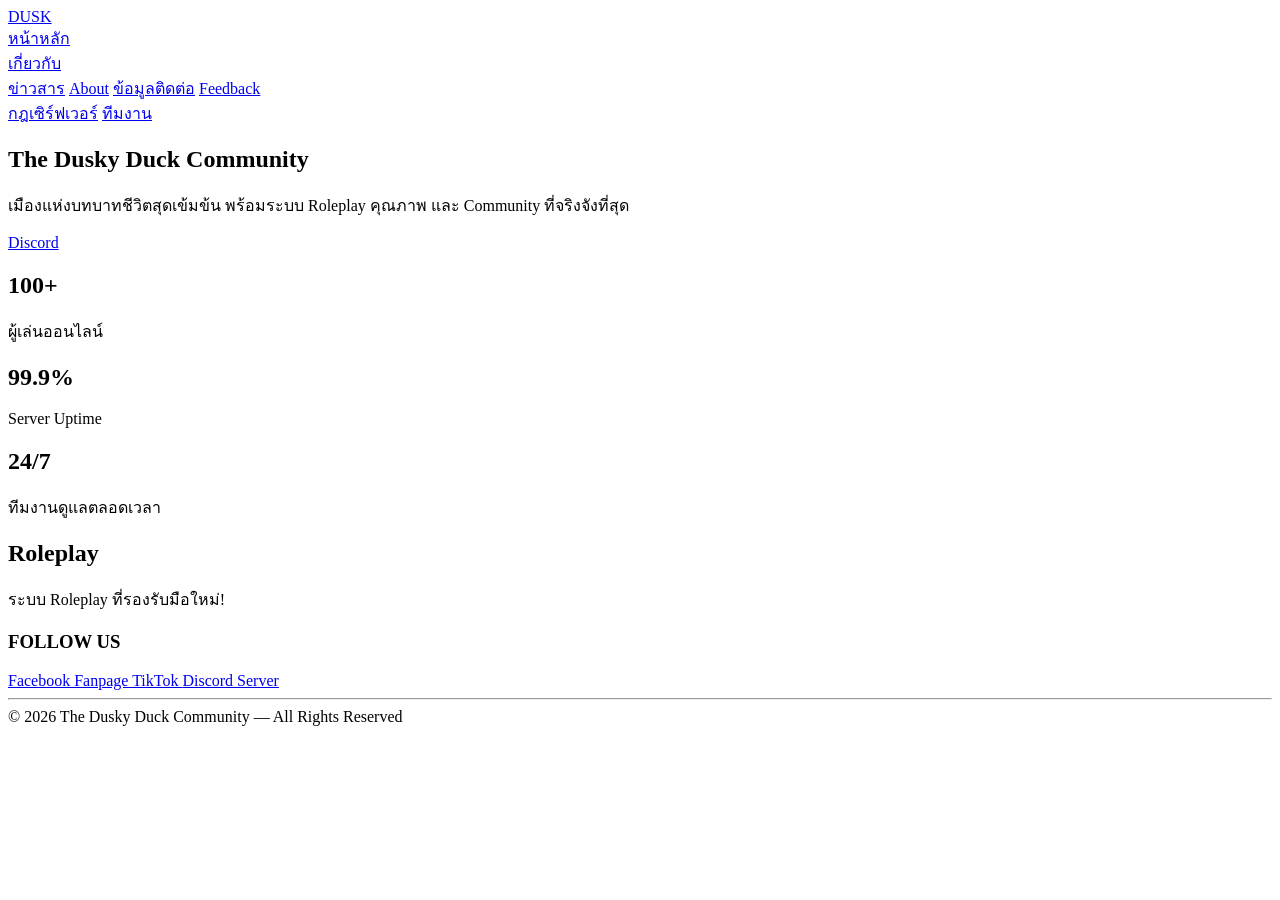
==== index.html @ 98789b94 "dusk" ====
<!DOCTYPE html>
<html lang="th">
<head>
  <link rel="stylesheet" href="css/style.css">
  <meta charset="UTF-8">
  <meta name="viewport" content="width=device-width, initial-scale=1.0">
  <title>DUSK</title>
</head>
<body>

  <!-- NAVBAR -->

<nav class="navbar">
  <div class="logo">
    <a href="index.html">DUSK</a>
  </div>

  <div class="menu">
    <a href="index.html">หน้าหลัก</a>

    <div class="dropdown">
      <a href="javascript:void(0);" class="dropdown-trigger">เกี่ยวกับ</a>
      <div class="dropdown-menu">
        <a href="new.html">ข่าวสาร</a>
        <a href="about.html">About</a>
        <a href="contact.html">ข้อมูลติดต่อ</a>
        <a href="feedback.html">Feedback</a>
      </div>
    </div>

    <a href="https://docs.google.com/spreadsheets/d/1b8XUzjg0LRW1eghqyFfw-edwqzgakyKf_25sZq3WD0U/edit?usp=sharing" target="_blank">กฎเซิร์ฟเวอร์</a>
    <a href="team.html">ทีมงาน</a>
  </div>

  <div class="login-zone" style="z-index: 10;">
    </div>
</nav>
  <!-- HERO -->
<section class="hero">
  <div class="hero-content">
    <h1>The Dusky <span class="accent-text">Duck</span> Community</h1>
    <p>เมืองแห่งบทบาทชีวิตสุดเข้มข้น พร้อมระบบ Roleplay คุณภาพ และ Community ที่จริงจังที่สุด</p>
  
  <a href="https://discord.gg/CHJv92x4Cu" target="_blank" class="btn btn-discord">Discord</a>
</div>
    </div>
  </div>
</section> <section class="stats-section">
  <div class="stats-container">
    
    <div class="glow-card">
      <h1 class="card-title">100+</h1>
      <p class="card-desc">ผู้เล่นออนไลน์</p>
    </div>

    <div class="glow-card">
      <h1 class="card-title">99.9%</h1>
      <p class="card-desc">Server Uptime</p>
    </div>

    <div class="glow-card">
      <h1 class="card-title">24/7</h1>
      <p class="card-desc">ทีมงานดูแลตลอดเวลา</p>
    </div>

    <div class="glow-card">
      <h1 class="card-title accent-purple">Roleplay</h1>
      <p class="card-desc">ระบบ Roleplay ที่รองรับมือใหม่!</p>
    </div>

  </div>
</section>
  <!-- FOOTER -->

<footer>
    <div class="footer-container">
      
      <div class="footer-socials">
        <h3>FOLLOW US</h3>
        <div class="social-links">
          <a href="https://www.facebook.com/share/18hBKsR55V/" target="_blank" class="social-item fb">
            Facebook Fanpage
          </a>
          <a href="https://www.tiktok.com/@verdanazero" target="_blank" class="social-item tt">
            TikTok
          </a>
          <a href="https://discord.gg/CHJv92x4Cu" target="_blank" class="social-item dc">
            Discord Server
          </a>
        </div>
      </div>

      <hr class="footer-divider">

      <div class="footer-copyright">
        © 2026 The Dusky Duck Community — All Rights Reserved
      </div>
    </div>
  </footer>

<script>
  document.addEventListener('DOMContentLoaded', function() {
    const trigger = document.querySelector('.dropdown-trigger');
    const menu = document.querySelector('.dropdown-menu');

    if (trigger && menu) {
      // 1. เมื่อคลิกที่คำว่า "เกี่ยวกับ" ให้เปิด/ปิด เมนูสลับกัน
      trigger.addEventListener('click', function(e) {
        e.stopPropagation(); // กันไม่ให้คำสั่งหลุดไปโดนจุดอื่น
        menu.classList.toggle('show');
      });

      // 2. ถ้าเมนูกางอยู่ แล้วเผลอไปคลิกพื้นที่อื่นบนหน้าเว็บ ให้หุบเก็บอัตโนมัติ (ไม่เกะกะสายตา)
      document.addEventListener('click', function() {
        if (menu.classList.contains('show')) {
          menu.classList.remove('show');
        }
      });
    }
  });
</script>
</body>
</html>
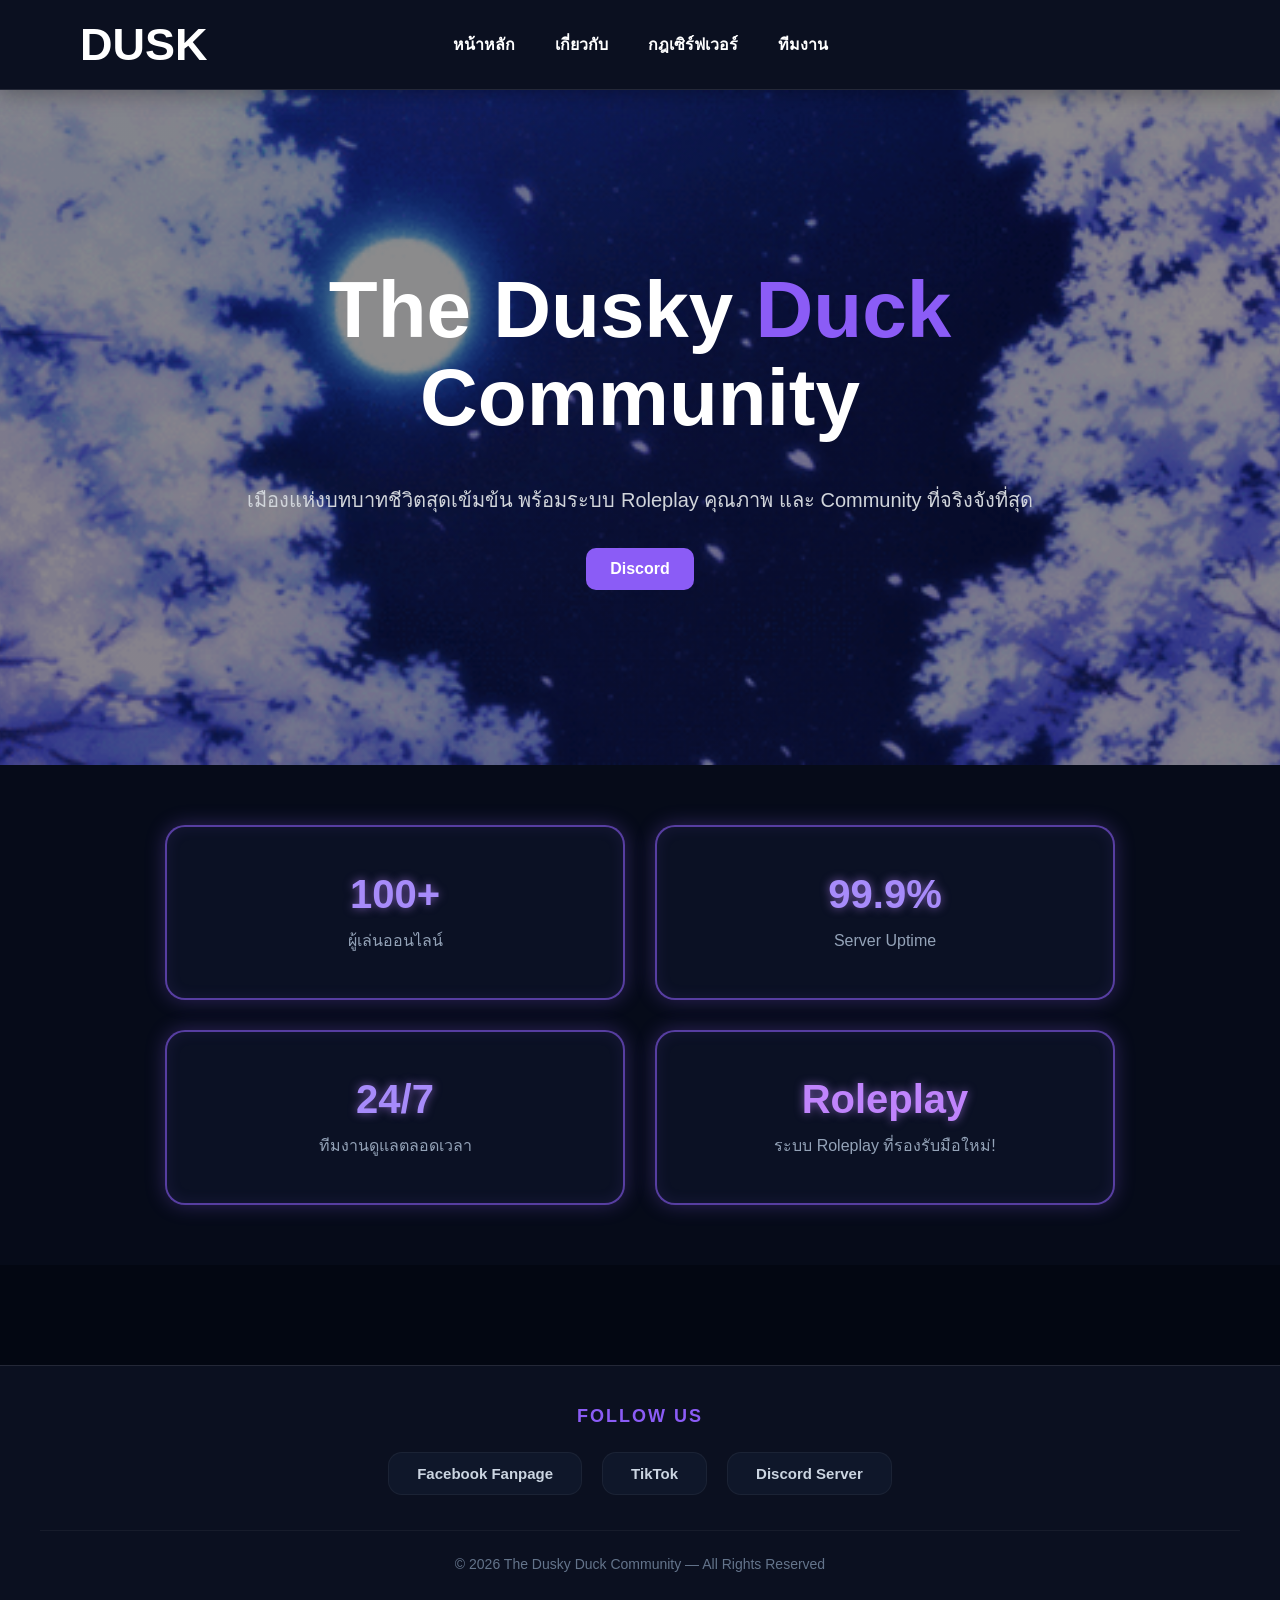
==== commit 3f50554b: "Add files via upload" ====
--- a/index.html
+++ b/index.html
@@ -1,7 +1,7 @@
 <!DOCTYPE html>
 <html lang="th">
 <head>
-  <link rel="stylesheet" href="css/style.css">
+  <link rel="stylesheet" href="css/style.css?v=2">
   <meta charset="UTF-8">
   <meta name="viewport" content="width=device-width, initial-scale=1.0">
   <title>DUSK</title>
--- a/css/style.css
+++ b/css/style.css
@@ -0,0 +1,1883 @@
+  <style>
+       *{
+      margin:0;
+      padding:0;
+      box-sizing:border-box;
+      font-family:Arial, Helvetica, sans-serif;
+    }
+
+    body{
+      background:#070b16;
+      color:white;
+    }
+
+    /* NAVBAR */
+/* NAVBAR ตัวหลักคุมความกว้าง */
+/* ==========================================================================
+   🎯 NAVBAR STYLE - ปรับปรุงใหม่เพื่อความกึ่งกลางและลูกเล่นที่สมบูรณ์
+   ========================================================================== */
+
+nav, .navbar {
+    width: 100%;
+    padding: 20px 80px;
+    display: flex;
+    justify-content: space-between; /* แยกฝั่งโลโก้ซ้าย และปุ่มล็อกอินขวา */
+    align-items: center;
+    background-color: #0b1020;
+    border-bottom: 1px solid rgba(255, 255, 255, 0.1);
+    position: relative; /* 📌 จำเป็น: เพื่อใช้เป็นฐานอ้างอิงความกึ่งกลางของหน้าจอ */
+    box-shadow: 0 4px 20px rgba(0, 0, 0, 0.3); /* ลูกเล่นเงาด้านล่างเมนู */
+}
+
+/* ตั้งค่ากล่องโลโก้ DUSK */
+.logo {
+    font-size: 28px;
+    font-weight: bold;
+    z-index: 10; /* ดันให้อยู่เหนือ absolute เสมอ */
+}
+
+/* 🎯 ลูกเล่นโลโก้: คลิกได้และขยายตัวเล็กน้อยเวลาเมาส์ชี้ */
+.logo a {
+    text-decoration: none; 
+    color: #fff; /* สีขาวเริ่มต้น */
+    transition: all 0.3s ease;
+    display: inline-block;
+}
+
+.logo a:hover {
+    color: #a155ff; /* เปลี่ยนเป็นสีม่วงประจำแบรนด์เมื่อชี้ */
+    transform: scale(1.05); /* ขยายตัว 5% เพิ่มมิติ */
+}
+
+/* 🎯 จัดการกล่องเมนูให้อยู่จุดกึ่งกลางของหน้าจอคอมพิวเตอร์เป๊ะ ๆ 100% */
+.menu {
+    display: flex;
+    gap: 30px;          /* ระยะห่างที่พอดีระหว่างปุ่ม */
+    position: absolute; /* ยกตัวลอยจากระนาบปกติ */
+    left: 50%;          /* ดันมาตรงกลางหน้าจอ */
+    transform: translateX(-50%); /* ดึงสมดุลซ้าย-ขวาให้เซ็นเตอร์ */
+    align-items: center;
+}
+
+/* ลูกเล่นปุ่มลิงก์เมนูหลัก */
+.menu a {
+    text-decoration: none;
+    color: #ffffff;
+    font-size: 16px;
+    font-weight: 500;
+    transition: all 0.3s ease;
+    position: relative;
+}
+
+/* 🎯 เอฟเฟกต์ขีดเส้นใต้เรืองแสงวิ่งตามเมาส์ชี้ (Hover Effect) */
+.menu a::after {
+    content: '';
+    position: absolute;
+    width: 0;
+    height: 2px;
+    bottom: -5px;
+    left: 0;
+    background-color: #a155ff; /* เส้นใต้สีม่วง */
+    transition: width 0.3s ease;
+    box-shadow: 0 0 8px #a155ff; /* เส้นเรืองแสง */
+}
+
+.menu a:hover::after {
+    width: 100%; /* วิ่งยาวเต็มคำ */
+}
+
+/* แยกสไตล์ข้อความใน Dropdown ไม่ให้ชนกัน */
+.dropdown {
+    position: relative;
+    display: inline-block;
+}
+
+/* 🎯 สั่งให้กล่องเมนูลิงก์ทั้งหมดล็อกตำแหน่งกึ่งกลางหน้าจอแบบ 100% */
+.menu {
+    display: flex;
+    gap: 20px;          /* ระยะห่างระหว่างตัวอักษรเมนู */
+    position: absolute; /* ยกตัวลอยขึ้นมาล็อกตำแหน่ง */
+    left: 50%;          /* ดันมาเริ่มที่ครึ่งหนึ่งของหน้าจอ */
+    transform: translateX(-50%); /* ดึงตัวกลับมาทางซ้ายครึ่งหนึ่งเพื่อให้กึ่งกลางเป๊ะ */
+}
+
+    .logo{
+      font-size:28px;
+      font-weight:bold;
+      color:#8b5cf6;
+    }
+
+    .menu{
+      display:flex;
+      gap:30px;
+    }
+
+    .menu a{
+      text-decoration:none;
+      color:white;
+      transition:0.3s;
+    }
+
+    .menu a:hover{
+      color:#8b5cf6;
+    }
+
+    .btn{
+      padding:12px 24px;
+      background:#8b5cf6;
+      border:none;
+      border-radius:10px;
+      color:white;
+      text-decoration:none;
+      font-weight:bold;
+    }
+
+    /* HERO */
+
+    .hero{
+      width:100%;
+      padding:120px 80px;
+      text-align:center;
+      background:
+      linear-gradient(rgba(0,0,0,0.6), rgba(0,0,0,0.7)),
+      url('https://images.unsplash.com/photo-1542751110-97427bbecf20?q=80&w=2070&auto=format&fit=crop');
+      background-size:cover;
+      background-position:center;
+    }
+
+    .hero h1{
+      font-size:70px;
+      margin-bottom:20px;
+    }
+
+    .hero span{
+      color:#8b5cf6;
+    }
+
+    .hero p{
+      color:#cbd5e1;
+      font-size:20px;
+      max-width:800px;
+      margin:auto;
+      line-height:1.8;
+    }
+
+    /* CONTENT */
+
+    .container{
+      padding:80px;
+    }
+
+    .box{
+      background:#0f172a;
+      padding:40px;
+      border-radius:25px;
+      margin-bottom:30px;
+      border:1px solid rgba(255,255,255,0.05);
+    }
+
+    .box h2{
+      color:#8b5cf6;
+      margin-bottom:20px;
+      font-size:35px;
+    }
+
+    .box p{
+      color:#94a3b8;
+      line-height:1.9;
+      font-size:17px;
+    }
+
+    /* STATS */
+
+    .stats{
+      display:grid;
+      grid-template-columns:repeat(3,1fr);
+      gap:25px;
+      margin-top:50px;
+    }
+
+    .card{
+      background:#0f172a;
+      padding:35px;
+      border-radius:25px;
+      text-align:center;
+      border:1px solid rgba(255,255,255,0.05);
+      transition:0.3s;
+    }
+
+    .card:hover{
+      transform:translateY(-5px);
+      border-color:#8b5cf6;
+    }
+
+    .card h1{
+      color:#8b5cf6;
+      font-size:45px;
+      margin-bottom:10px;
+    }
+
+    .card p{
+      color:#94a3b8;
+    }
+
+    /* FOOTER */
+
+    footer{
+      padding:40px;
+      text-align:center;
+      border-top:1px solid rgba(255,255,255,0.08);
+      color:#64748b;
+      margin-top:50px;
+    }
+
+    /* MOBILE */
+
+    @media(max-width:1000px){
+
+      nav{
+        padding:20px;
+        flex-direction:column;
+        gap:20px;
+      }
+
+      .hero{
+        padding:80px 20px;
+      }
+
+      .hero h1{
+        font-size:45px;
+      }
+
+      .container{
+        padding:20px;
+      }
+
+      .stats{
+        grid-template-columns:1fr;
+      }
+
+    }
+    *{
+      margin:0;
+      padding:0;
+      box-sizing:border-box;
+      font-family:Arial, Helvetica, sans-serif;
+    }
+
+    body{
+      background:#070b16;
+      color:white;
+    }
+
+    /* NAVBAR */
+
+    nav{
+      width:100%;
+      padding:20px 80px;
+      display:flex;
+      justify-content:space-between;
+      align-items:center;
+      background:#0b1020;
+      border-bottom:1px solid rgba(255,255,255,0.1);
+    }
+
+    .logo{
+      font-size:28px;
+      font-weight:bold;
+      color:#8b5cf6;
+    }
+
+    .menu{
+      display:flex;
+      gap:30px;
+    }
+
+    .menu a{
+      text-decoration:none;
+      color:white;
+      transition:0.3s;
+    }
+
+    .menu a:hover{
+      color:#8b5cf6;
+    }
+
+    .btn{
+      padding:12px 24px;
+      background:#8b5cf6;
+      border:none;
+      border-radius:10px;
+      color:white;
+      cursor:pointer;
+      text-decoration:none;
+      font-weight:bold;
+    }
+
+    /* HEADER */
+
+    .header{
+      padding:100px 80px 50px;
+      text-align:center;
+    }
+
+    .header h1{
+      font-size:60px;
+      margin-bottom:20px;
+    }
+
+    .header p{
+      color:#94a3b8;
+      font-size:18px;
+    }
+
+    /* TEAM */
+
+    .team-container{
+      padding:40px 80px 100px;
+      display:grid;
+      grid-template-columns:repeat(4,1fr);
+      gap:25px;
+    }
+
+    .team-card{
+      background:#0f172a;
+      border-radius:25px;
+      padding:30px;
+      text-align:center;
+      border:1px solid rgba(255,255,255,0.05);
+      transition:0.3s;
+    }
+
+    .team-card:hover{
+      transform:translateY(-8px);
+      border-color:#8b5cf6;
+      box-shadow:0 0 20px rgba(139,92,246,0.3);
+    }
+
+    .team-card img{
+      width:120px;
+      height:120px;
+      border-radius:20px;
+      margin-bottom:20px;
+      object-fit:cover;
+      border:3px solid #8b5cf6;
+    }
+
+    .team-card h2{
+      margin-bottom:10px;
+    }
+
+    .role{
+      color:#8b5cf6;
+      margin-bottom:15px;
+      font-weight:bold;
+    }
+
+    .desc{
+      color:#94a3b8;
+      line-height:1.6;
+      font-size:14px;
+    }
+
+    /* FOOTER */
+
+    footer{
+      padding:40px;
+      text-align:center;
+      border-top:1px solid rgba(255,255,255,0.08);
+      color:#64748b;
+    }
+
+    /* MOBILE */
+
+    @media(max-width:1000px){
+
+      nav{
+        padding:20px;
+        flex-direction:column;
+        gap:20px;
+      }
+
+      .header{
+        padding:80px 20px 40px;
+      }
+
+      .header h1{
+        font-size:45px;
+      }
+
+      .team-container{
+        padding:20px;
+        grid-template-columns:1fr;
+      }
+
+    }
+
+  </style>
+    *{
+      margin:0;
+      padding:0;
+      box-sizing:border-box;
+      font-family:Arial, Helvetica, sans-serif;
+    }
+
+    body{
+      background:#070b16;
+      color:white;
+    }
+
+    /* NAVBAR */
+
+    nav{
+      width:100%;
+      padding:20px 80px;
+      display:flex;
+      justify-content:space-between;
+      align-items:center;
+      background:#0b1020;
+      border-bottom:1px solid rgba(255,255,255,0.1);
+    }
+
+    .logo{
+      font-size:28px;
+      font-weight:bold;
+      color:#8b5cf6;
+    }
+
+    .menu{
+      display:flex;
+      gap:30px;
+    }
+
+    .menu a{
+      text-decoration:none;
+      color:white;
+      transition:0.3s;
+    }
+
+    .menu a:hover{
+      color:#8b5cf6;
+    }
+
+    .btn{
+      padding:12px 24px;
+      background:#8b5cf6;
+      border:none;
+      border-radius:10px;
+      color:white;
+      cursor:pointer;
+      font-weight:bold;
+    }
+
+    /* HERO */
+
+    .hero{
+      width:100%;
+      min-height:90vh;
+      display:flex;
+      align-items:center;
+      justify-content:center;
+      padding:80px;
+      background:
+      linear-gradient(rgba(0,0,0,0.6), rgba(0,0,0,0.7)),
+      url('https://images.unsplash.com/photo-1627856013091-fed6e4e30025?q=80&w=2070&auto=format&fit=crop');
+      background-size:cover;
+      background-position:center;
+    }
+
+    .hero-content{
+      max-width:700px;
+    }
+
+    .hero h1{
+      font-size:80px;
+      margin-bottom:20px;
+    }
+
+    .hero h1 span{
+      color:#8b5cf6;
+    }
+
+    .hero p{
+      font-size:20px;
+      color:#cbd5e1;
+      line-height:1.8;
+      margin-bottom:30px;
+    }
+
+    .hero-buttons{
+      display:flex;
+      gap:20px;
+    }
+
+    .discord{
+      background:#1e293b;
+    }
+
+    /* CARDS */
+
+    .stats{
+      display:grid;
+      grid-template-columns:repeat(4,1fr);
+      gap:20px;
+      padding:60px 80px;
+    }
+
+    .card{
+      background:#0f172a;
+      padding:30px;
+      border-radius:20px;
+      border:1px solid rgba(255,255,255,0.05);
+      transition:0.3s;
+    }
+
+    .card:hover{
+      transform:translateY(-5px);
+      border-color:#8b5cf6;
+    }
+
+    .card h2{
+      color:#8b5cf6;
+      margin-bottom:10px;
+      font-size:35px;
+    }
+
+    .card p{
+      color:#94a3b8;
+    }
+
+    /* SECTION */
+
+    .section{
+      padding:80px;
+    }
+
+    .section-title{
+      font-size:40px;
+      margin-bottom:40px;
+    }
+
+    .grid{
+      display:grid;
+      grid-template-columns:repeat(3,1fr);
+      gap:25px;
+    }
+
+    .feature{
+      background:#0f172a;
+      padding:30px;
+      border-radius:20px;
+      border:1px solid rgba(255,255,255,0.05);
+    }
+
+    .feature h3{
+      margin-bottom:15px;
+      color:#8b5cf6;
+    }
+
+    .feature p{
+      color:#94a3b8;
+      line-height:1.7;
+    }
+
+    /* FOOTER */
+
+    footer{
+      padding:40px;
+      text-align:center;
+      color:#64748b;
+      border-top:1px solid rgba(255,255,255,0.08);
+      margin-top:50px;
+    }
+
+    /* MOBILE */
+
+    @media(max-width:1000px){
+
+      nav{
+        padding:20px;
+        flex-direction:column;
+        gap:20px;
+      }
+
+      .hero{
+        padding:40px 20px;
+        text-align:center;
+      }
+
+      .hero h1{
+        font-size:50px;
+      }
+
+      .hero-buttons{
+        justify-content:center;
+        flex-wrap:wrap;
+      }
+
+      .stats{
+        grid-template-columns:1fr;
+        padding:40px 20px;
+      }
+
+      .section{
+        padding:40px 20px;
+      }
+
+      .grid{
+        grid-template-columns:1fr;
+      }
+    }
+    /* จัดการแถบเมนูใหญ่ ให้โลโก้อยู่ซ้าย เมนูอยู่กลาง ปุ่มอยู่ขวา */
+.navbar {
+  display: flex;
+  justify-content: space-between; /* กระจาย 3 ส่วนออกจากกัน ซ้าย-กลาง-ขวา */
+  align-items: center; /* จัดให้อยู่ตรงกลางในแนวตั้งพร้อมๆ กัน */
+  background-color: #0b0c10; /* สีพื้นหลังแถบเมนู (ปรับตามชอบ) */
+  padding: 15px 40px;
+}
+
+/* จัดให้ตัวหนังสือในโลโก้สวยงาม */
+.logo {
+  color: #8b5cf6;
+  font-weight: bold;
+  font-size: 24px;
+}
+
+/* สำคัญมาก: จัดกลุ่มเมนูตรงกลางให้เรียงเป็นเส้นตรงเดียวกันแนวขนาน */
+.nav-links {
+  display: flex;
+  align-items: center;
+  gap: 24px; /* กำหนดระยะห่างระหว่างเมนูแต่ละตัว */
+}
+
+/* ตกแต่งลิงก์เมนูทั่วไป */
+.nav-links a {
+  color: white;
+  text-decoration: none;
+  font-size: 16px;
+}
+
+/* ==========================================================================
+   DROPDOWN MENU SYSTEM (ระบบเมนูกดค้าง)
+   ========================================================================== */
+
+/* 1. คุมให้ตัวกล่อง dropdown อยู่ในแถวเดียวกับเมนูอื่น ไม่หล่นลงมา */
+.dropdown {
+  position: relative;
+  display: inline-block;
+}
+
+/* 2. ซ่อนเมนูย่อยไว้ก่อน (ตัวนี้แหละที่จะช่วยแก้ปัญหาในรูปของเอง) */
+.dropdown-menu {
+  display: none; /* ซ่อนไว้เป็นค่าเริ่มต้น */
+  position: absolute;
+  top: 100%; /* ทิ้งดิ่งลงมาใต้คำว่า เกี่ยวกับ พอดี */
+  left: 50%;
+  transform: translateX(-50%); /* จัดให้อยู่กึ่งกลางพอดีเป๊ะ */
+  background-color: #111625;   /* สีพื้นหลังมืดธีมเดียวกับเซิร์ฟ DUSK */
+  min-width: 150px;
+  border: 1px solid rgba(139, 92, 246, 0.2); /* ขอบม่วงจางๆ ให้เข้าธีมเซิร์ฟ */
+  border-radius: 8px;
+  padding: 6px 0;
+  z-index: 999;
+  margin-top: 10px; /* เว้นระยะห่างลงมาจากแถวบนนิดหน่อย */
+  box-shadow: 0px 8px 24px rgba(0, 0, 0, 0.6);
+}
+
+/* 3. คลาสวิเศษที่จะโดนเรียกใช้ตอนเรา "คลิก" เพื่อให้มันกางออกมา */
+.dropdown-menu.show {
+  display: block !important;
+}
+
+/* 4. สไตล์ของตัวเลือกด้านในกล่องย่อย (ข่าวสาร, Story, ข้อมูลติดต่อ) */
+.dropdown-menu a {
+  color: #ffffff !important;
+  padding: 10px 20px !important;
+  text-decoration: none !important;
+  display: block !important;
+  font-size: 14px !important;
+  text-align: left !important; /* จัดตัวหนังสือชิดซ้ายให้อ่านง่าย */
+  transition: all 0.2s ease;
+}
+
+/* เอฟเฟกต์เวลาเอาเมาส์ไปชี้ตัวเลือกย่อย */
+.dropdown-menu a:hover {
+  background-color: rgba(139, 92, 246, 0.15) !important; /* ไฮไลต์พื้นหลังม่วงจางๆ */
+  color: #a78bfa !important; /* เปลี่ยนตัวหนังสือเป็นสีม่วงสว่าง */
+}
+
+/* ==========================================================================
+   RESET & GLOBAL STYLES (ตั้งค่าเริ่มต้น)
+   ========================================================================== */
+* {
+  margin: 0;
+  padding: 0;
+  box-sizing: border-box;
+  font-family: Arial, Helvetica, sans-serif;
+}
+
+body {
+  background: #070b16;
+  color: white;
+}
+
+/* ==========================================================================
+   NAVBAR STYLES (แถบเมนูด้านบน)
+   ========================================================================== */
+.navbar {
+  display: flex;
+  justify-content: space-between; 
+  align-items: center; 
+  background-color: #0b1020; 
+  padding: 15px 80px;
+  border-bottom: 1px solid rgba(255,255,255,0.1);
+}
+
+.logo {
+  color: #8b5cf6;
+  font-weight: bold;
+  font-size: 28px;
+}
+
+.nav-links {
+  display: flex;
+  align-items: center;
+  gap: 30px; 
+}
+
+.nav-links a {
+  color: white;
+  text-decoration: none;
+  font-size: 16px;
+  transition: 0.3s;
+}
+
+.nav-links a:hover {
+  color: #8b5cf6;
+}
+
+/* --- DROPDOWN MENU --- */
+.dropdown {
+  position: relative;
+  display: inline-block;
+}
+
+.dropdown-content {
+  display: none;
+  position: absolute;
+  background-color: #1a1a2e;
+  min-width: 150px;
+  box-shadow: 0px 8px 16px rgba(0,0,0,0.5);
+  z-index: 10;
+  border-radius: 6px;
+  top: 100%;
+  left: 50%;
+  transform: translateX(-50%); 
+  margin-top: 10px;
+}
+
+.dropdown-content a {
+  color: #d1d5db;
+  padding: 12px 16px;
+  display: block;
+}
+
+.dropdown-content a:hover {
+  background-color: #8b5cf6;
+  color: white;
+}
+
+.dropdown:hover .dropdown-content {
+  display: block;
+}
+
+.btn-login {
+  background-color: #8b5cf6;
+  color: white;
+  padding: 12px 24px;
+  border-radius: 10px;
+  text-decoration: none;
+  font-weight: bold;
+}
+
+/* ==========================================================================
+   HERO STYLES (ส่วนหัวแสดงภาพพื้นหลังและจัดกึ่งกลาง)
+   ========================================================================== */
+.hero {
+  width: 100%;
+  min-height: 75vh; 
+  display: flex;
+  align-items: center;
+  justify-content: center;
+  padding: 80px;
+  background:
+    linear-gradient(rgba(0,0,0,0.6), rgba(0,0,0,0.7)),
+    url('https://images.unsplash.com/photo-1627856013091-fed6e4e30025?q=80&w=2070&auto=format&fit=crop');
+  background-size: cover;
+  background-position: center;
+}
+
+/* กล่องควบคุมเนื้อหาข้างใน Hero ให้บีบเข้าตรงกลาง */
+.hero-content {
+  max-width: 800px;
+  text-align: center; 
+}
+
+.hero h1 {
+  font-size: 70px;
+  margin-bottom: 20px;
+  font-weight: bold;
+}
+
+.hero h1 span {
+  color: #8b5cf6;
+}
+
+.hero p {
+  font-size: 20px;
+  color: #cbd5e1;
+  line-height: 1.8;
+}
+
+/* ==========================================================================
+   CONTENT & STATS STYLES (รายละเอียดด้านล่าง)
+   ========================================================================== */
+.container {
+  padding: 80px;
+}
+
+.box {
+  background: #0f172a;
+  padding: 40px;
+  border-radius: 25px;
+  margin-bottom: 30px;
+  border: 1px solid rgba(255,255,255,0.05);
+}
+
+.box h2 {
+  color: #8b5cf6;
+  margin-bottom: 20px;
+  font-size: 35px;
+}
+
+.box p {
+  color: #94a3b8;
+  line-height: 1.9;
+  font-size: 17px;
+}
+
+/* --- STATS CARDS --- */
+.stats {
+  display: grid;
+  grid-template-columns: repeat(3, 1fr);
+  gap: 25px;
+  margin-top: 50px;
+}
+
+.card {
+  background: #0f172a;
+  padding: 35px;
+  border-radius: 25px;
+  text-align: center;
+  border: 1px solid rgba(255,255,255,0.05);
+  transition: 0.3s;
+}
+
+.card:hover {
+  transform: translateY(-5px);
+  border-color: #8b5cf6;
+}
+
+.card h1 {
+  color: #8b5cf6;
+  font-size: 45px;
+  margin-bottom: 10px;
+}
+
+.card p {
+  color: #94a3b8;
+}
+
+/* ==========================================================================
+   FOOTER STYLES
+   ========================================================================== */
+footer {
+  padding: 40px;
+  text-align: center;
+  border-top: 1px solid rgba(255,255,255,0.08);
+  color: #64748b;
+  margin-top: 50px;
+}
+
+/* ==========================================================================
+   RESPONSIVE DESIGN (ปรับแต่งหน้าจอสำหรับมือถือ)
+   ========================================================================== */
+@media(max-width: 1000px) {
+  .navbar {
+    padding: 20px;
+    flex-direction: column;
+    gap: 20px;
+  }
+
+  .hero {
+    padding: 40px 20px;
+  }
+
+  .hero h1 {
+    font-size: 45px;
+  }
+
+  .container {
+    padding: 20px;
+  }
+
+  .stats {
+    grid-template-columns: 1fr;
+  }
+}
+
+/* ==========================================================================
+   FOOTER STYLES (เวอร์ชันอัปเดต เพิ่มปุ่ม Social)
+   ========================================================================== */
+footer {
+  background: #0b1020; /* ปรับสีพื้นหลังให้เข้ากับ Navbar */
+  padding: 60px 80px 40px;
+  border-top: 1px solid rgba(255, 255, 255, 0.08);
+  margin-top: 80px;
+}
+
+.footer-container {
+  max-width: 1200px;
+  margin: 0 auto;
+  text-align: center;
+}
+
+.footer-socials h3 {
+  font-size: 18px;
+  color: #8b5cf6; /* ใช้สีม่วงธีมหลัก */
+  margin-bottom: 25px;
+  font-weight: bold;
+  letter-spacing: 2px;
+}
+
+/* กลุ่มปุ่มกดเรียงแนวนอน */
+.social-links {
+  display: flex;
+  justify-content: center;
+  gap: 20px;
+  flex-wrap: wrap;
+  margin-bottom: 35px;
+}
+
+/* สไตล์ปุ่มกดทั่วไป */
+.social-item {
+  color: #cbd5e1;
+  text-decoration: none;
+  font-size: 15px;
+  font-weight: bold;
+  padding: 12px 28px;
+  background: #0f172a;
+  border: 1px solid rgba(255, 255, 255, 0.05);
+  border-radius: 14px;
+  transition: all 0.3s ease;
+}
+
+/* เอฟเฟกต์ตอนเอาเมาส์ชี้ (Hover) จะพุ่งขึ้นเล็กน้อยและเปลี่ยนเป็นสีม่วง */
+.social-item:hover {
+  color: white;
+  background: #8b5cf6;
+  border-color: #8b5cf6;
+  transform: translateY(-4px);
+  box-shadow: 0 8px 20px rgba(139, 92, 246, 0.4); /* เพิ่มแสงเรืองรอบปุ่ม */
+}
+
+/* เส้นคั่นกลาง */
+.footer-divider {
+  border: none;
+  border-top: 1px solid rgba(255, 255, 255, 0.05);
+  margin-bottom: 25px;
+}
+
+.footer-copyright {
+  color: #64748b;
+  font-size: 14px;
+}
+
+/* ==========================================================================
+   RESPONSIVE FOOTER (สำหรับแสดงผลบนมือถือ)
+   ========================================================================== */
+@media(max-width: 1000px) {
+  footer {
+    padding: 40px 20px 30px;
+  }
+  
+  .social-links {
+    flex-direction: column; /* บนมือถือจะเรียงต่อกันเป็นแนวตั้งลงมา */
+    align-items: center;
+    gap: 15px;
+  }
+  
+  .social-item {
+    width: 100%;
+    max-width: 280px; /* จำกัดความกว้างปุ่มไม่ให้ยาวล้นจอ */
+  }
+}
+
+/* ==========================================================================
+   สไตล์สำหรับปุ่ม Discord เรืองแสงและจัดกึ่งกลาง
+   ========================================================================== */
+
+/* 1. สไตล์หลักสำหรับส่วนเนื้อหาฮีโร่ (เพื่อให้แน่ใจว่าทุกอย่างอยู่กึ่งกลาง) */
+.hero-content {
+  text-align: center; /* ข้อความทั้งหมดอยู่ตรงกลาง */
+  display: flex;
+  flex-direction: column; /* เรียงจากบนลงล่าง */
+  align-items: center; /* จัดกึ่งกลางแนวนอนภายในเนื้อหา */
+  justify-content: center; /* จัดกึ่งกลางแนวตั้งภายในเนื้อหา */
+  width: 100%;
+}
+
+/* 2. ตู้คอนเทนเนอร์สำหรับปุ่มเพื่อจัดตำแหน่งกึ่งกลางอย่างแท้จริง */
+.hero-actions {
+  margin-top: 2.5rem; /* เว้นระยะห่างจากข้อความคำบรรยายด้านบน */
+  display: flex;
+  justify-content: center; /* ดันปุ่มมาไว้ที่กึ่งกลางของหน้าจอ */
+  align-items: center; /* จัดกึ่งกลางแนวตั้งของปุ่ม (ถ้ามีปุ่มอื่นเพิ่มในอนาคต) */
+  width: 100%; /* ใช้พื้นที่เต็มหน้ากว้างเนื้อหา */
+}
+
+/* 3. สไตล์ปุ่ม Discord เรืองแสง (ใหญ่ขึ้นและมีแสงนีออนเรืองแสง) */
+.glowing-discord-button {
+  display: inline-block;
+  background-color: #7289da; /* สีแบรนด์ Discord เริ่มต้น */
+  color: white;
+  text-decoration: none;
+  font-weight: bold;
+  font-size: 1.25rem; /* เพิ่มขนาดข้อความปุ่มให้ใหญ่ขึ้น */
+  padding: 1rem 2.5rem; /* เพิ่มระยะขอบภายในให้ปุ่มดูใหญ่และน่ากดขึ้น */
+  border-radius: 50px; /* มุมโค้งมนมาก */
+  transition: all 0.3s ease; /* เพิ่มทรานซิชันให้เอฟเฟกต์ดูนุ่มนวล */
+  border: 1px solid rgba(255, 255, 255, 0.3); /* เส้นขอบบางๆ เพื่อความชัดเจน */
+  
+  /* --- เอฟเฟกต์เรืองแสงเริ่มต้นแบบซ้อน (box-shadow) --- */
+  /* ฉันใช้สีม่วงสดใส (BlueViolet) เพื่อให้สอดคล้องกับ Community Duck */
+  box-shadow: 0 0 10px rgba(138, 43, 226, 0.4),
+              0 0 20px rgba(138, 43, 226, 0.2),
+              0 0 30px rgba(138, 43, 226, 0.1);
+  
+  /* เอฟเฟกต์เรืองแสงข้อความเริ่มต้น (text-shadow) */
+  text-shadow: 0 0 5px rgba(255, 255, 255, 0.5);
+}
+
+/* 4. เอฟเฟกต์โฮเวอร์ปุ่ม (เรืองแสงเข้มขึ้นเมื่อเอาเมาส์ไปชี้) */
+.glowing-discord-button:hover {
+  background-color: #8fa0e9; /* สีปุ่มสว่างขึ้นเล็กน้อย */
+  transform: translateY(-2px); /* ลอยขึ้นเล็กน้อย (เพื่อความชัดเจนในการกด) */
+  
+  /* --- เอฟเฟกต์เรืองแสงเข้มข้นขึ้นเมื่อโฮเวอร์ --- */
+  box-shadow: 0 0 20px rgba(138, 43, 226, 0.7),
+              0 0 40px rgba(138, 43, 226, 0.5),
+              0 0 60px rgba(138, 43, 226, 0.3),
+              0 0 80px rgba(138, 43, 226, 0.1);
+              
+  /* เอฟเฟกต์เรืองแสงข้อความเข้มขึ้นเมื่อโฮเวอร์ */
+  text-shadow: 0 0 10px rgba(255, 255, 255, 0.8),
+               0 0 15px rgba(255, 255, 255, 0.5);
+}
+
+/* (ถ้ายังไม่มีสไตล์สำหรับสีเน้น "Duck" ม่วงสดใส ให้เพิ่มโค้ดนี้ด้วยครับ) */
+.accent-text {
+  color: blueviolet; /* สีม่วงสดใส */
+}
+
+/* ==========================================================================
+   GLOWING CARDS SYSTEM (เวอร์ชันแผ่เต็มหน้าจอเว็บพอดีเป๊ะ)
+   ========================================================================== */
+
+/* เซกชันใหญ่คุมพื้นที่: สั่งให้ใช้พื้นที่เต็มหน้ากว้างจอ */
+.stats-section {
+  width: 100% !important;
+  display: flex !important;
+  justify-content: center !important; /* จัดกลุ่มกล่องทั้งหมดให้อยู่กึ่งกลางหน้าจอเว็บ */
+  padding: 60px 0;
+  background: transparent;            /* โปร่งแสงเพื่อให้เห็นภาพพื้นหลังใหญ่ของเว็บเอง */
+  box-sizing: border-box;
+}
+
+/* ตัวคุม Grid: บังคับขยายแผ่ออกไปกว้างเท่ากับแถบ Navbar เมนูด้านบน */
+.stats-section {
+  width: 100% !important;
+  display: flex !important;
+  justify-content: center !important;
+  padding: 60px 0;
+  background: #060b19; 
+  box-sizing: border-box;
+}
+
+/* ปรับตรงนี้เป็นกล่องแบบ 2x2 */
+.stats-container {
+  display: grid !important;
+  grid-template-columns: repeat(2, 1fr) !important; /* เปลี่ยนเป็น 2 คอลัมน์เท่ากัน */
+  gap: 30px !important;                             /* ระยะห่างระหว่างกล่อง */
+  width: 90% !important;                            /* ขยายกว้างขอบซ้าย-ขวา */
+  max-width: 950px !important;                      /* บีบความกว้างเข้ามาหน่อย เพื่อให้ทรงกล่อง 2x2 ออกมาสี่เหลี่ยมสวยพอดี */
+  margin: 0 auto !important;
+  box-sizing: border-box;
+}
+
+/* ตัวกล่องเรืองแสง (ใช้ของเดิมได้เลย หรือทับอันนี้เพื่อความชัวร์) */
+.glow-card {
+  width: 100% !important; 
+  background: #0b1124 !important;
+  padding: 40px 25px !important; 
+  border-radius: 20px !important;
+  text-align: center !important;
+  box-sizing: border-box;
+  transition: all 0.4s ease;
+  border: 2px solid rgba(139, 92, 246, 0.6) !important; 
+  box-shadow: 0 0 20px rgba(139, 92, 246, 0.3), 
+              inset 0 0 15px rgba(139, 92, 246, 0.1) !important;
+  animation: pulseGlow 3s infinite alternate ease-in-out;
+}
+
+.glow-card:hover {
+  transform: translateY(-8px);
+  border-color: #a78bfa !important;
+  box-shadow: 0 0 35px rgba(139, 92, 246, 0.8),
+              inset 0 0 20px rgba(139, 92, 246, 0.4) !important;
+}
+
+.card-title {
+  font-size: 40px !important;
+  font-weight: bold !important;
+  color: #a78bfa !important;
+  margin: 0 0 12px 0 !important;
+  text-shadow: 0 0 10px rgba(139, 92, 246, 0.5);
+}
+
+.accent-purple { color: #c084fc !important; }
+.card-desc { color: #94a3b8 !important; font-size: 16px !important; margin: 0 !important; }
+
+@keyframes pulseGlow {
+  0% { box-shadow: 0 0 15px rgba(139, 92, 246, 0.3), inset 0 0 10px rgba(139, 92, 246, 0.1); }
+  100% { box-shadow: 0 0 30px rgba(139, 92, 246, 0.6), inset 0 0 15px rgba(139, 92, 246, 0.2); }
+}
+
+/* รองรับหน้าจอมือถือ: ถ้าจอเล็กมากๆ ให้เปลี่ยนเป็นแถวเดี่ยวเรียงลงมาดิ่งๆ จะได้ไม่เบียดกัน */
+@media (max-width: 768px) {
+  .stats-container {
+    grid-template-columns: 1fr !important; 
+    gap: 20px !important;
+  }
+}
+
+/* ตัวกล่องเรืองแสง: ขยายเต็มช่อง Grid ตัวเอง และขยายพื้นที่ภายในให้ดูพรีเมียม */
+.glow-card {
+  width: 100% !important;        /* บังคับขยายตัวเต็มช่องคอลัมน์ ห้ามผอมอีกเด็ดขาด */
+  background: #0b1124 !important;/* สีพื้นหลังกล่องน้ำเงินเข้มข้น */
+  padding: 45px 25px !important; /* เพิ่มพื้นที่ความหนาข้างในกล่องให้ดูใหญ่เต็มตา */
+  border-radius: 20px !important;
+  text-align: center !important;
+  position: relative;
+  box-sizing: border-box;
+  transition: all 0.4s ease;
+  
+  /* กรอบนีออนเรืองแสงวนรอบ */
+  border: 2px solid rgba(139, 92, 246, 0.6) !important; 
+  box-shadow: 0 0 20px rgba(139, 92, 246, 0.3), 
+              inset 0 0 15px rgba(139, 92, 246, 0.1) !important;
+  animation: pulseGlow 3s infinite alternate ease-in-out;
+}
+
+/* เอฟเฟกต์ตอนเอาเมาส์ชี้ (Hover) */
+.glow-card:hover {
+  transform: translateY(-8px);  /* ลอยขึ้นอย่างนุ่มนวล */
+  border-color: #a78bfa !important;
+  box-shadow: 0 0 35px rgba(139, 92, 246, 0.8),
+              inset 0 0 20px rgba(139, 92, 246, 0.4) !important;
+}
+
+/* ตัวเลข/หัวข้อในกล่อง (ขยายขนาดขึ้นเพื่อให้รับกับกล่องที่ใหญ่ขึ้น) */
+.card-title {
+  font-size: 40px !important;   /* ขยายขนาดตัวหนังสือให้อ่านง่าย ชัดเจน */
+  font-weight: bold !important;
+  color: #a78bfa !important;
+  margin: 0 0 12px 0 !important;
+  text-shadow: 0 0 10px rgba(139, 92, 246, 0.5);
+}
+
+.accent-purple {
+  color: #c084fc !important;    /* สีม่วงสว่างพิเศษสำหรับ Roleplay */
+}
+
+/* ข้อความอธิบายด้านล่าง */
+.card-desc {
+  color: #94a3b8 !important;
+  font-size: 16px !important;
+  margin: 0 !important;
+  line-height: 1.5 !important;
+}
+
+/* อนิเมชันจังหวะหายใจของแสงนีออน */
+@keyframes pulseGlow {
+  0% {
+    box-shadow: 0 0 15px rgba(139, 92, 246, 0.3), 
+                inset 0 0 10px rgba(139, 92, 246, 0.1);
+  }
+  100% {
+    box-shadow: 0 0 30px rgba(139, 92, 246, 0.6), 
+                inset 0 0 15px rgba(139, 92, 246, 0.2);
+  }
+}
+
+/* ระบบ Responsive: เมื่อเปิดบนมือถือหรือจอเล็ก ให้เรียงต่อกันเป็นแนวดิ่งลงมาสวยๆ */
+@media (max-width: 992px) {
+  .stats-container {
+    grid-template-columns: 1fr !important; /* เปลี่ยนเป็นแถวเดี่ยวแนวตั้ง */
+    width: 95% !important;
+    gap: 20px !important;
+  }
+}
+
+/* คอนเทนเนอร์หลักคุมหน้าทีมงาน */
+.team-container {
+  width: 100%;
+  max-width: 1200px;
+  margin: 40px auto;
+  padding: 0 20px;
+  display: flex;
+  flex-direction: column;
+  gap: 45px; /* ระยะห่างระหว่างแถว */
+  box-sizing: border-box;
+}
+
+/* คุมแถวให้วิ่งแนวนอนและจัดกึ่งกลาง */
+.team-row {
+  display: flex;
+  flex-direction: row;
+  justify-content: center;
+  align-items: stretch;
+  gap: 25px; /* ระยะห่างระหว่างกล่อง */
+  flex-wrap: wrap;
+  width: 100%;
+}
+
+/* ดีไซน์ตัวกล่องการ์ด */
+.team-card {
+  flex: 0 1 265px;
+  background: #0b1124;
+  border: 2px solid rgba(139, 92, 246, 0.2);
+  border-radius: 16px;
+  padding: 30px 20px;
+  text-align: center;
+  box-sizing: border-box;
+  transition: transform 0.3s ease, box-shadow 0.3s ease;
+}
+
+.team-card:hover {
+  transform: translateY(-5px);
+  box-shadow: 0 0 20px rgba(139, 92, 246, 0.3);
+  border-color: #8b5cf6;
+}
+
+/* รูปสกินหัว */
+.team-card img {
+  width: 85px;
+  height: 85px;
+  border-radius: 12px;
+  margin-bottom: 15px;
+}
+
+/* ชื่อทีมงาน */
+.team-card h2 {
+  color: #ffffff;
+  font-size: 20px;
+  margin: 0 0 8px 0;
+}
+
+/* แท็กตำแหน่ง */
+.role {
+  display: inline-block;
+  font-size: 12px;
+  font-weight: bold;
+  padding: 4px 12px;
+  border-radius: 6px;
+  margin-bottom: 15px;
+}
+.role-owner { color: #8b5cf6; background: rgba(139, 92, 246, 0.15); }
+.role-co    { color: #a78bfa; background: rgba(167, 139, 250, 0.15); }
+.role-admin { color: #c084fc; background: rgba(192, 132, 252, 0.15); }
+.role-pt    { color: #e879f9; background: rgba(232, 121, 249, 0.15); }
+
+/* คำอธิบาย */
+.desc {
+  color: #94a3b8;
+  font-size: 14px;
+  line-height: 1.5;
+  margin: 0 0 15px 0;
+}
+
+/* ✨ โซนแสดงข้อความ Discord ด้านล่างสุด */
+.discord-text {
+  color: #5865F2; /* ใช้สีม่วง/น้ำเงินสว่างโทน Discord */
+  font-size: 14px;
+  font-weight: 600;
+  margin: 12px 0 0 0;
+  padding-top: 12px;
+  border-top: 1px solid rgba(255, 255, 255, 0.08); /* เส้นคั่นบางๆ เหนือข้อความดิส */
+  letter-spacing: 0.5px;
+}
+
+*{
+    margin:0;
+    padding:0;
+    box-sizing:border-box;
+    font-family:Arial, Helvetica, sans-serif;
+}
+
+body{
+    background:#030712;
+    color:white;
+}
+
+/* NAVBAR */
+
+nav{
+    width:100%;
+    height:90px;
+
+    background:#050b22;
+
+    display:flex;
+    justify-content:space-between;
+    align-items:center;
+
+    padding:0 60px;
+
+    border-bottom:1px solid rgba(255,255,255,0.1);
+
+    position:fixed;
+    top:0;
+    z-index:1000;
+}
+
+.logo{
+    font-size:45px;
+    font-weight:bold;
+    color:#8b5cf6;
+}
+
+.menu{
+    display:flex;
+    gap:40px;
+}
+
+.menu a{
+    color:white;
+    text-decoration:none;
+    font-weight:bold;
+    transition:0.3s;
+}
+
+.menu a:hover{
+    color:#8b5cf6;
+}
+
+/* HERO */
+
+.hero{
+    width:100%;
+    height:100vh;
+
+    background:url('../img/bg2.gif');
+    background-size:cover;
+    background-position:center;
+
+    display:flex;
+    justify-content:center;
+    align-items:center;
+
+    position:relative;
+}
+
+.small-hero{
+    height:70vh;
+}
+
+.overlay{
+    position:absolute;
+
+    width:100%;
+    height:100%;
+
+    background:rgba(0,0,0,0.6);
+}
+
+.hero-content{
+    position:relative;
+    text-align:center;
+    z-index:2;
+}
+
+.hero-content h1{
+    font-size:80px;
+    line-height:1.1;
+}
+
+.hero-content span{
+    color:#8b5cf6;
+}
+
+.hero-content p{
+    margin-top:20px;
+    color:#d1d5db;
+    font-size:20px;
+}
+
+/* BUTTON */
+
+.hero-btn{
+    display:inline-block;
+
+    margin-top:30px;
+    padding:15px 35px;
+
+    background:#8b5cf6;
+    color:white;
+
+    text-decoration:none;
+    border-radius:12px;
+
+    transition:0.3s;
+}
+
+.hero-btn:hover{
+    background:#a855f7;
+    transform:translateY(-3px);
+}
+
+/* CONTENT */
+
+.content{
+    padding:80px;
+}
+
+/* BOX */
+
+.box{
+    background:#0d1630;
+
+    padding:40px;
+
+    border-radius:25px;
+
+    border:1px solid rgba(139,92,246,0.3);
+
+    margin-bottom:40px;
+
+    transition:0.3s;
+}
+
+.box:hover{
+    transform:translateY(-5px);
+    border:1px solid #8b5cf6;
+}
+
+.box h2{
+    color:#8b5cf6;
+    margin-bottom:20px;
+    font-size:40px;
+}
+
+.box p{
+    color:#c7c7c7;
+    line-height:1.8;
+}
+
+/* NEWS BUTTON */
+
+.news-btn{
+    display:inline-block;
+
+    margin-top:25px;
+
+    padding:12px 25px;
+
+    background:#8b5cf6;
+    color:white;
+
+    text-decoration:none;
+
+    border-radius:12px;
+
+    transition:0.3s;
+
+    font-weight:bold;
+}
+
+.news-btn:hover{
+    background:#a855f7;
+    transform:translateY(-3px);
+}
+
+/* TEAM */
+
+.team-section{
+    padding:120px 80px;
+}
+
+.team-title{
+    text-align:center;
+    margin-bottom:60px;
+}
+
+.team-title h1{
+    font-size:60px;
+}
+
+.team-title p{
+    margin-top:15px;
+    color:#c7c7c7;
+}
+
+.team-role{
+    margin-top:80px;
+}
+
+.team-role h2{
+    margin-bottom:30px;
+    font-size:40px;
+    color:#8b5cf6;
+}
+
+/* GRID */
+
+.team-grid{
+    display:grid;
+
+    grid-template-columns:repeat(4,1fr);
+
+    gap:30px;
+}
+
+/* CARD */
+
+.team-card{
+    background:#0d1630;
+
+    border-radius:25px;
+
+    padding:40px 20px;
+
+    text-align:center;
+
+    border:1px solid rgba(139,92,246,0.2);
+
+    transition:0.3s;
+}
+
+.team-card:hover{
+    transform:translateY(-5px);
+    border:1px solid #8b5cf6;
+}
+
+.team-card img{
+    width:120px;
+    height:120px;
+
+    border-radius:20px;
+
+    border:3px solid #8b5cf6;
+
+    margin-bottom:20px;
+}
+
+.team-card h3{
+    font-size:35px;
+}
+
+.team-card h4{
+    color:#8b5cf6;
+    margin-top:10px;
+}
+
+.team-card p{
+    color:#c7c7c7;
+    margin-top:15px;
+    line-height:1.6;
+}
+
+/* STATS */
+
+.stats{
+    padding:80px;
+
+    display:grid;
+    grid-template-columns:repeat(3,1fr);
+
+    gap:30px;
+}
+
+.stat-box{
+    background:#0d1630;
+
+    border-radius:25px;
+
+    padding:50px;
+
+    text-align:center;
+
+    border:1px solid rgba(139,92,246,0.2);
+}
+
+.stat-box h1{
+    font-size:60px;
+    color:#8b5cf6;
+}
+
+.stat-box p{
+    margin-top:15px;
+    color:#c7c7c7;
+}
+
+/* FOOTER */
+
+footer{
+    margin-top:100px;
+
+    padding:40px;
+
+    text-align:center;
+
+    border-top:1px solid rgba(255,255,255,0.1);
+
+    color:#9ca3af;
+}
+
+/* RESPONSIVE */
+
+@media(max-width:1200px){
+
+    .team-grid{
+        grid-template-columns:repeat(2,1fr);
+    }
+
+    .stats{
+        grid-template-columns:1fr;
+    }
+
+}
+
+@media(max-width:768px){
+
+    nav{
+        flex-direction:column;
+        height:auto;
+        padding:20px;
+    }
+
+    .menu{
+        margin-top:20px;
+        flex-wrap:wrap;
+        justify-content:center;
+    }
+
+    .hero-content h1{
+        font-size:50px;
+    }
+
+    .team-grid{
+        grid-template-columns:1fr;
+    }
+
+    .content{
+        padding:40px;
+    }
+
+}
+
+.hero {
+    height: 70vh;
+
+    background:
+    linear-gradient(
+        rgba(0,0,0,0.45),
+        rgba(0,0,0,0.45)
+    ),
+    url('../img/bg2.gif');
+
+    background-size: cover;
+    background-position: center;
+    background-repeat: no-repeat;
+
+    display: flex;
+    justify-content: center;
+    align-items: center;
+    flex-direction: column;
+
+    text-align: center;
+}
+
+/* ==================== ROADMAP NEON RUNNING BORDER ==================== */
+.roadmap-section {
+    padding: 60px 80px;
+    background-color: #000000; /* พื้นหลังสีดำสนิทตามภาพ */
+    text-align: center;
+    font-family: sans-serif;
+}
+
+.roadmap-title {
+    font-size: 38px;
+    font-weight: bold;
+    color: #ffffff;
+    margin-bottom: 50px;
+    letter-spacing: 1px;
+    text-shadow: 0 0 15px rgba(168, 85, 247, 0.6); /* ทำหัวข้อให้เรืองแสงม่วง */
+}
+
+.roadmap-container {
+    display: flex;
+    justify-content: space-between;
+    gap: 25px;
+    flex-wrap: wrap;
+}
+
+/* ตัวกล่องหลัก (ทำหน้าที่เป็นกรอบนอกและตัวตัดแสง) */
+.roadmap-card {
+    position: relative;
+    flex: 1;
+    min-width: 230px;
+    background-color: #111111;
+    border-radius: 16px;
+    overflow: hidden; /* บังแสงส่วนเกินที่วิ่งออกนอกกล่อง */
+    display: flex;
+    padding: 2px; /* ความหนาของเส้นแสงวิ่ง (ปรับเป็น 3px ได้ถ้าอยากให้เส้นหนาขึ้น) */
+    box-shadow: 0 0 20px rgba(138, 43, 226, 0.25); /* เงาเรืองแสงรอบกล่อง */
+}
+
+/* เทคนิคสร้างแสงวิ่งโดยหมุน Gradient เป็นวงกลมอยู่เบื้องหลัง */
+.roadmap-card::before {
+    content: '';
+    position: absolute;
+    top: -50%;
+    left: -50%;
+    width: 200%;
+    height: 200%;
+    background: conic-gradient(
+        transparent, 
+        #a855f7, /* สีม่วงนีออน */
+        #6366f1, /* สีน้ำเงินอินดิโก้ */
+        transparent 30%
+    );
+    animation: rotateLight 4s linear infinite; /* ความเร็วในการวิ่ง (4วินาที/รอบ) */
+}
+
+/* แอนิเมชันสั่งให้แสงหมุน */
+@keyframes rotateLight {
+    0% {
+        transform: rotate(0deg);
+    }
+    100% {
+        transform: rotate(360deg);
+    }
+}
+
+/* กล่องเนื้อหาด้านใน (ทับเพื่อบังตัวแสงตรงกลางไว้ เหลือไว้แค่ตรงขอบ) */
+.card-content {
+    position: relative;
+    background-color: #0d0e14; /* สีพื้นหลังด้านในกล่อง (ปรับให้มืดสอดคล้องกับเว็บเอง) */
+    width: 100%;
+    padding: 35px 22px;
+    border-radius: 14px; /* น้อยกว่ากรอบนอกนิดหน่อยเพื่อให้โค้งมนรับกันพอดี */
+    display: flex;
+    flex-direction: column;
+    align-items: center;
+    z-index: 1; /* ดันเนื้อหาให้อยู่เหนือแสงที่วิ่ง */
+}
+
+.card-title {
+    color: #b983ff; /* สีม่วงสว่างเรืองแสงตามรูปใหม่ */
+    font-size: 20px;
+    font-weight: bold;
+    margin-bottom: 20px;
+    text-align: center;
+    text-shadow: 0 0 10px rgba(185, 131, 255, 0.6); /* เพิ่มความโกลว์ให้ตัวหนังสือ */
+}
+
+.card-desc {
+    color: #aaaaaa;
+    font-size: 14px;
+    line-height: 1.6;
+    margin: 0;
+    text-align: center;
+}
+
+.card-list {
+    list-style: none;
+    padding: 0;
+    margin: 15px 0 0 0;
+    text-align: left;
+    width: 100%;
+    max-width: 150px;
+}
+
+.card-list li {
+    color: #aaaaaa;
+    font-size: 14px;
+    margin-bottom: 8px;
+    position: relative;
+    padding-left: 15px;
+}
+
+.card-list li::before {
+    content: "•";
+    color: #ffffff;
+    position: absolute;
+    left: 0;
+    font-weight: bold;
+}
+
+/* ==================== MOBILE RESPONSIVE FIX (NEW) ==================== */
+@media (max-width: 768px) {
+    
+    /* จัดการกล่อง navbar หลัก ให้เรียงเป็นแนวตั้ง */
+    .navbar { 
+        display: flex !important;
+        flex-direction: column !important; 
+        align-items: center !important;
+        justify-content: center !important;
+        gap: 15px !important;
+        padding: 20px 10px !important;
+        height: auto !important;
+        position: relative !important;
+    }
+
+    /* ปลดล็อกตัวโลโก้ และ กล่องเมนู ไม่ให้ลอยทับกัน */
+    .logo, .menu {
+        position: static !important; /* สำคัญมาก: ป้องกันไม่ให้มันลอยไปทับกันเอง */
+        width: auto !important;
+        height: auto !important;
+        margin: 0 !important;
+        text-align: center !important;
+    }
+
+    /* ลดขนาดตัวหนังสือคำว่า DUSK ลงมาหน่อย */
+    .logo a {
+        font-size: 32px !important;
+    }
+
+    /* จัดระเบียบปุ่มเมนูข้างใน ให้เรียงกันสวย ๆ ไม่ซ้อนกัน */
+    .menu {
+        display: flex !important;
+        flex-wrap: wrap !important;
+        justify-content: center !important;
+        gap: 10px 20px !important;
+    }
+}
+
+
+
+
+
+  </style>
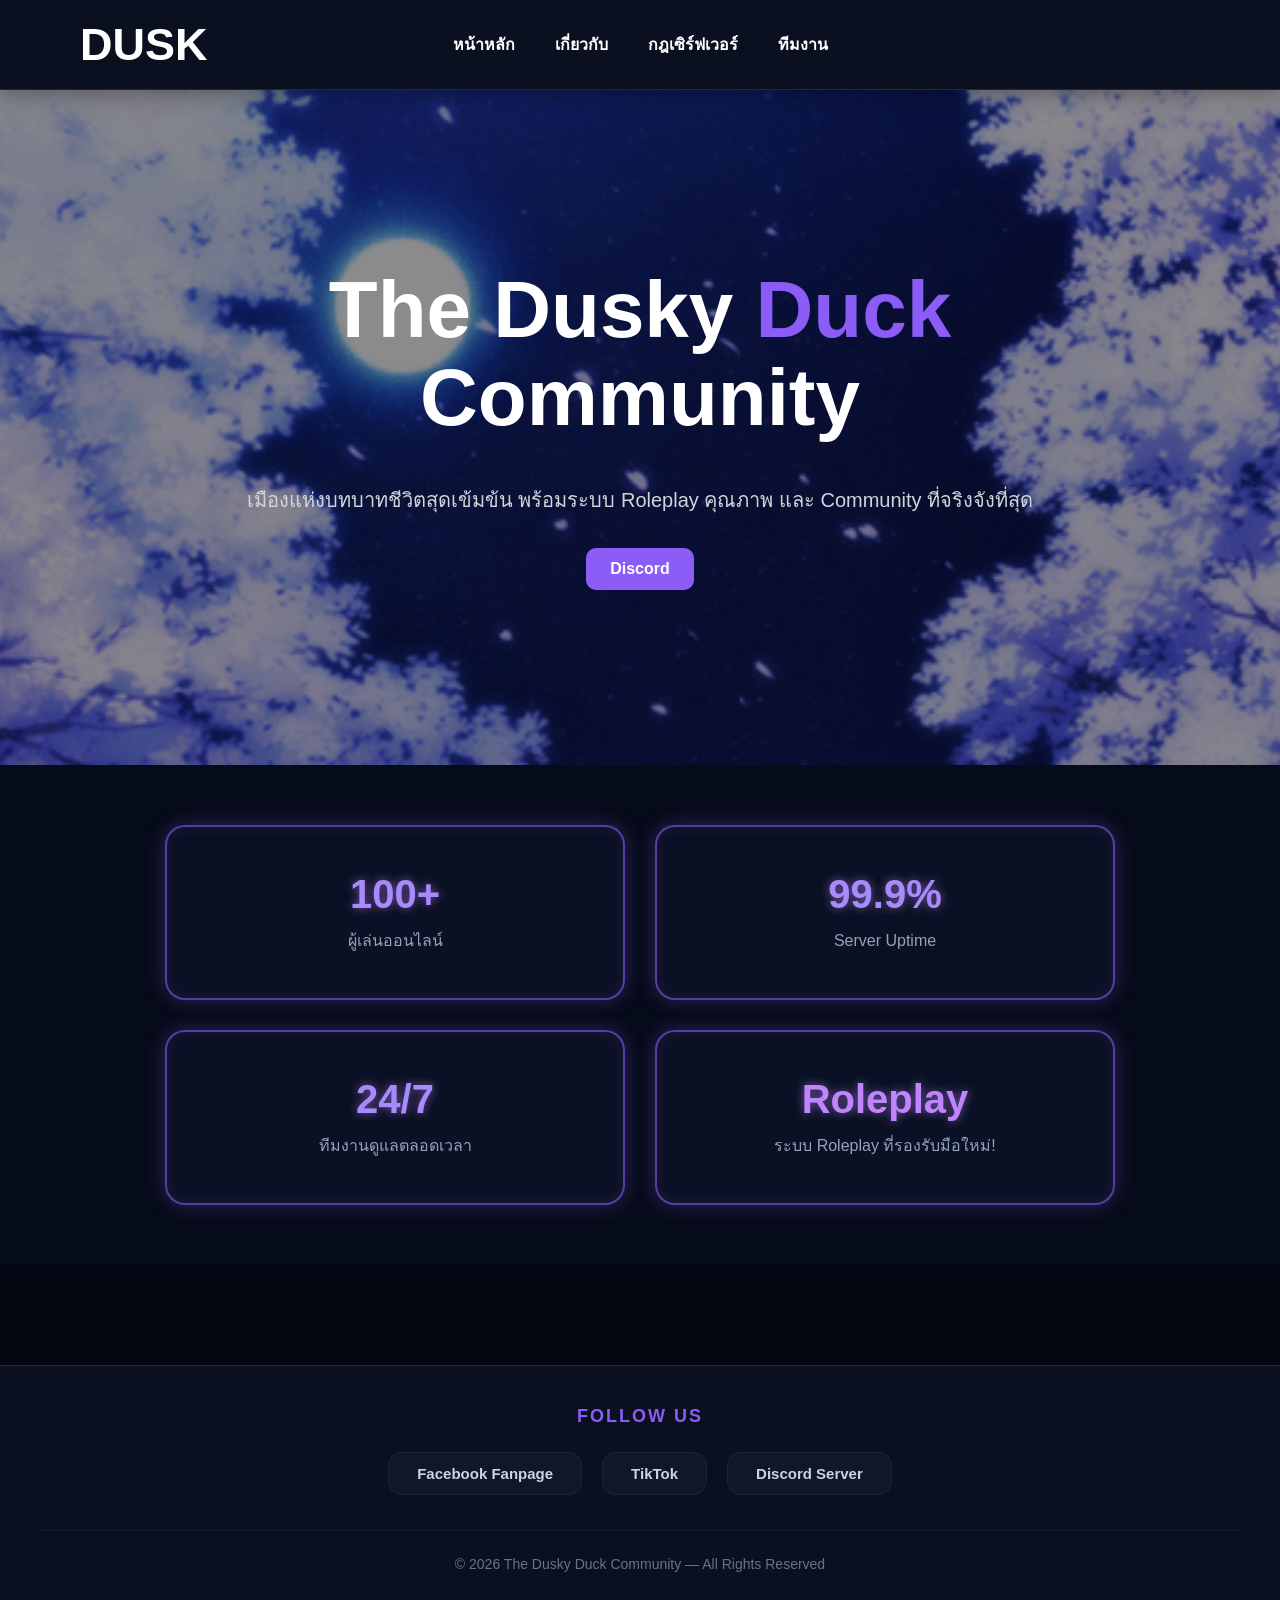
==== commit 5a25f3ad: "Add files via upload" ====
--- a/index.html
+++ b/index.html
@@ -1,7 +1,7 @@
 <!DOCTYPE html>
 <html lang="th">
 <head>
-  <link rel="stylesheet" href="css/style.css?v=2">
+  <link rel="stylesheet" href="css/style.css?v=3">
   <meta charset="UTF-8">
   <meta name="viewport" content="width=device-width, initial-scale=1.0">
   <title>DUSK</title>
--- a/css/style.css
+++ b/css/style.css
@@ -1838,7 +1838,7 @@
     font-weight: bold;
 }
 
-/* ==================== MOBILE RESPONSIVE FIX (NEW) ==================== */
+/* ==================== MOBILE RESPONSIVE FIX (V3) ==================== */
 @media (max-width: 768px) {
     
     /* จัดการกล่อง navbar หลัก ให้เรียงเป็นแนวตั้ง */
@@ -1853,29 +1853,57 @@
         position: relative !important;
     }
 
-    /* ปลดล็อกตัวโลโก้ และ กล่องเมนู ไม่ให้ลอยทับกัน */
+    /* ปลดล็อกตัวโลโก้ และ กล่องเมนูหลัก ไม่ให้ลอยทับใคร */
     .logo, .menu {
-        position: static !important; /* สำคัญมาก: ป้องกันไม่ให้มันลอยไปทับกันเอง */
+        position: static !important; 
         width: auto !important;
         height: auto !important;
         margin: 0 !important;
         text-align: center !important;
     }
 
-    /* ลดขนาดตัวหนังสือคำว่า DUSK ลงมาหน่อย */
     .logo a {
         font-size: 32px !important;
-    }
-
-    /* จัดระเบียบปุ่มเมนูข้างใน ให้เรียงกันสวย ๆ ไม่ซ้อนกัน */
+        display: block !important;
+    }
+
+    /* สั่งให้กล่องเมนูแผ่เต็มหน้าจอ และจัดลิงก์ข้างในเรียงต่อกันสวย ๆ */
     .menu {
         display: flex !important;
+        flex-direction: row !important; /* เรียงซ้ายไปขวา */
+        flex-wrap: wrap !important;     /* ถ้าพื้นที่ไม่พอให้ตัดลงบรรทัดใหม่อัตโนมัติ */
+        justify-content: center !important;
+        align-items: center !important;
+        gap: 12px 15px !important;       /* เว้นระยะห่างระหว่างปุ่ม */
+        width: 100% !important;
+    }
+
+    /* 🚨 ปลดล็อกกล่อง Dropdown บังคับให้กางไส้ในออกมาให้หมด ไม่ซ่อน ไม่ลอย */
+    .dropdown {
+        display: flex !important;
+        flex-direction: row !important;
         flex-wrap: wrap !important;
-        justify-content: center !important;
-        gap: 10px 20px !important;
-    }
-}
-
+        position: static !important;
+        visibility: visible !important;
+        opacity: 1 !important;
+        box-shadow: none !important;
+        background: transparent !important;
+        padding: 0 !important;
+        margin: 0 !important;
+        gap: 12px 15px !important;
+    }
+
+    /* บังคับให้ลิงก์ทุกตัว (รวมถึงใน dropdown) แสดงผลเป็นสีขาว ตัวหนาพอดีมือถือ */
+    .menu a, .dropdown a {
+        display: inline-block !important;
+        font-size: 16px !important;
+        color: #ffffff !important; /* บังคับตัวหนังสือสีขาว */
+        text-decoration: none !important;
+        position: static !important;
+        visibility: visible !important;
+        opacity: 1 !important;
+    }
+}
 
 
 
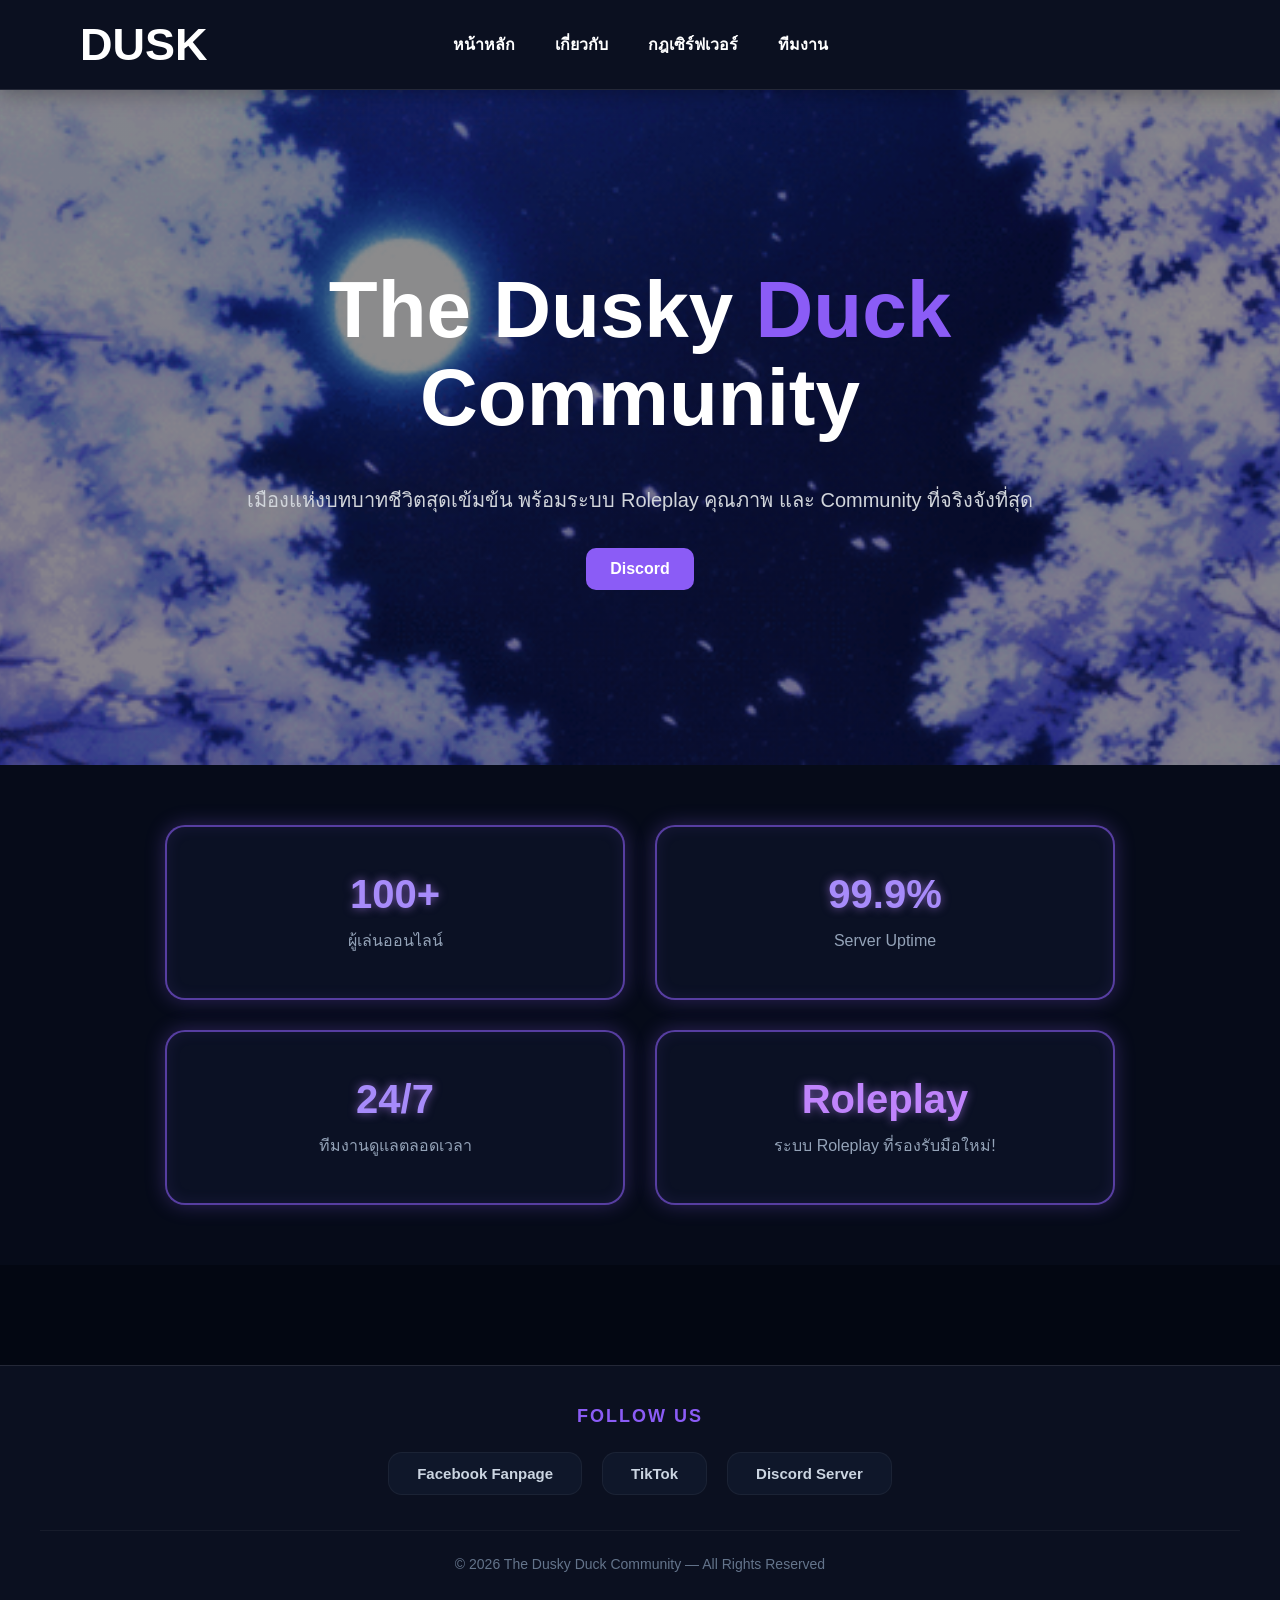
==== commit 4aad1fe5: "Add files via upload" ====
--- a/index.html
+++ b/index.html
@@ -1,7 +1,7 @@
 <!DOCTYPE html>
 <html lang="th">
 <head>
-  <link rel="stylesheet" href="css/style.css?v=3">
+  <link rel="stylesheet" href="css/style.css?v=4">
   <meta charset="UTF-8">
   <meta name="viewport" content="width=device-width, initial-scale=1.0">
   <title>DUSK</title>
--- a/css/style.css
+++ b/css/style.css
@@ -1838,70 +1838,53 @@
     font-weight: bold;
 }
 
-/* ==================== MOBILE RESPONSIVE FIX (V3) ==================== */
+/* ==================== MOBILE RESPONSIVE FIX (FORCE ALL) ==================== */
 @media (max-width: 768px) {
     
-    /* จัดการกล่อง navbar หลัก ให้เรียงเป็นแนวตั้ง */
-    .navbar { 
+    /* บังคับเปิดสวิตช์ให้ทุกกล่องหลักห้ามซ่อน ห้ามลอยทับกัน */
+    .navbar, .menu, .dropdown, .logo {
         display: flex !important;
-        flex-direction: column !important; 
+        visibility: visible !important;
+        opacity: 1 !important;
+        position: static !important;
+    }
+    
+    /* จัด Navbar ให้เรียงเป็นแนวตั้งตรงกลาง */
+    .navbar {
+        flex-direction: column !important;
         align-items: center !important;
         justify-content: center !important;
         gap: 15px !important;
+        height: auto !important;
         padding: 20px 10px !important;
-        height: auto !important;
-        position: relative !important;
-    }
-
-    /* ปลดล็อกตัวโลโก้ และ กล่องเมนูหลัก ไม่ให้ลอยทับใคร */
-    .logo, .menu {
-        position: static !important; 
-        width: auto !important;
-        height: auto !important;
-        margin: 0 !important;
-        text-align: center !important;
-    }
-
+    }
+
+    /* จัดการข้อความโลโก้ DUSK */
     .logo a {
         font-size: 32px !important;
+        color: #ffffff !important;
         display: block !important;
     }
 
-    /* สั่งให้กล่องเมนูแผ่เต็มหน้าจอ และจัดลิงก์ข้างในเรียงต่อกันสวย ๆ */
-    .menu {
-        display: flex !important;
-        flex-direction: row !important; /* เรียงซ้ายไปขวา */
-        flex-wrap: wrap !important;     /* ถ้าพื้นที่ไม่พอให้ตัดลงบรรทัดใหม่อัตโนมัติ */
+    /* บังคับให้กล่องเมนู และกล่อง dropdown เรียงแถวหน้ากระดานต่อกันยาว ๆ */
+    .menu, .dropdown {
+        flex-direction: row !important;
+        flex-wrap: wrap !important;
         justify-content: center !important;
         align-items: center !important;
-        gap: 12px 15px !important;       /* เว้นระยะห่างระหว่างปุ่ม */
+        gap: 12px 18px !important;
         width: 100% !important;
     }
 
-    /* 🚨 ปลดล็อกกล่อง Dropdown บังคับให้กางไส้ในออกมาให้หมด ไม่ซ่อน ไม่ลอย */
-    .dropdown {
-        display: flex !important;
-        flex-direction: row !important;
-        flex-wrap: wrap !important;
-        position: static !important;
+    /* 🚨 หมัดฮุก: บังคับให้ลิงก์ "ทุกตัว" ในเมนูต้องโผล่มา และต้องเป็นสีขาวเท่านั้น! */
+    .navbar a, .menu a, .dropdown a, .menu div a {
+        display: inline-block !important;
         visibility: visible !important;
         opacity: 1 !important;
-        box-shadow: none !important;
-        background: transparent !important;
-        padding: 0 !important;
-        margin: 0 !important;
-        gap: 12px 15px !important;
-    }
-
-    /* บังคับให้ลิงก์ทุกตัว (รวมถึงใน dropdown) แสดงผลเป็นสีขาว ตัวหนาพอดีมือถือ */
-    .menu a, .dropdown a {
-        display: inline-block !important;
+        color: #ffffff !important; /* บังคับตัวหนังสือสีขาว */
         font-size: 16px !important;
-        color: #ffffff !important; /* บังคับตัวหนังสือสีขาว */
         text-decoration: none !important;
         position: static !important;
-        visibility: visible !important;
-        opacity: 1 !important;
     }
 }
 
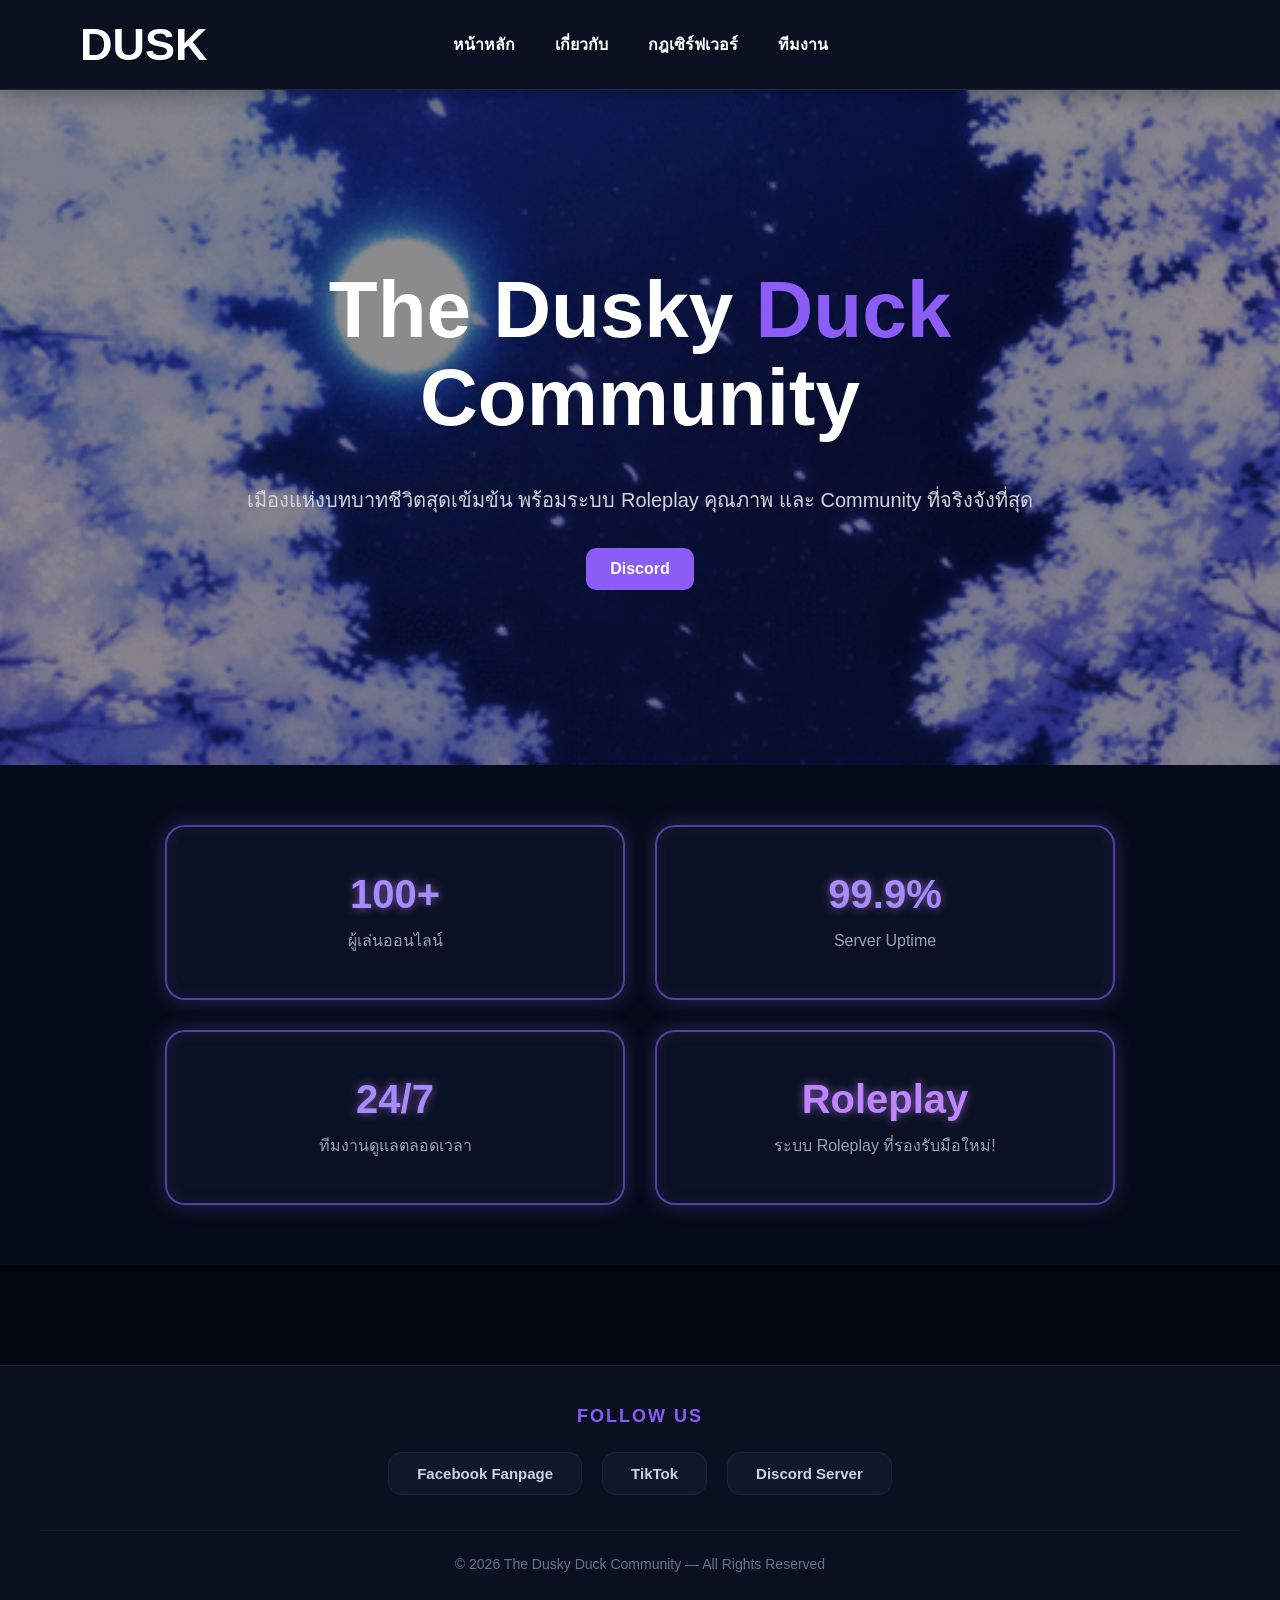
==== commit 68d0eff9: "Add files via upload" ====
--- a/index.html
+++ b/index.html
@@ -1,7 +1,7 @@
 <!DOCTYPE html>
 <html lang="th">
 <head>
-  <link rel="stylesheet" href="css/style.css?v=4">
+  <link rel="stylesheet" href="css/style.css?v=5">
   <meta charset="UTF-8">
   <meta name="viewport" content="width=device-width, initial-scale=1.0">
   <title>DUSK</title>
--- a/css/style.css
+++ b/css/style.css
@@ -229,45 +229,6 @@
       border-top:1px solid rgba(255,255,255,0.08);
       color:#64748b;
       margin-top:50px;
-    }
-
-    /* MOBILE */
-
-    @media(max-width:1000px){
-
-      nav{
-        padding:20px;
-        flex-direction:column;
-        gap:20px;
-      }
-
-      .hero{
-        padding:80px 20px;
-      }
-
-      .hero h1{
-        font-size:45px;
-      }
-
-      .container{
-        padding:20px;
-      }
-
-      .stats{
-        grid-template-columns:1fr;
-      }
-
-    }
-    *{
-      margin:0;
-      padding:0;
-      box-sizing:border-box;
-      font-family:Arial, Helvetica, sans-serif;
-    }
-
-    body{
-      background:#070b16;
-      color:white;
     }
 
     /* NAVBAR */
@@ -1838,53 +1799,86 @@
     font-weight: bold;
 }
 
-/* ==================== MOBILE RESPONSIVE FIX (FORCE ALL) ==================== */
+/* ==================== MOBILE RESPONSIVE FIX (RESET POSITION) ==================== */
 @media (max-width: 768px) {
     
-    /* บังคับเปิดสวิตช์ให้ทุกกล่องหลักห้ามซ่อน ห้ามลอยทับกัน */
-    .navbar, .menu, .dropdown, .logo {
+    /* 1. เคลียร์ตัวคลุมใหญ่ (Navbar) ไม่ให้เยื้อง ห้ามลอย */
+    .navbar {
         display: flex !important;
-        visibility: visible !important;
-        opacity: 1 !important;
+        flex-direction: column !important; /* เรียงจากบนลงล่าง */
+        align-items: center !important;    /* จัดกึ่งกลางแนวนอน */
+        justify-content: center !important;
+        width: 100% !important;
+        height: auto !important;
+        padding: 20px 0 !important;
+        position: relative !important;
+        transform: none !important;
+        left: auto !important;
+        right: auto !important;
+        margin: 0 !important;
+    }
+
+    /* 2. จัดการโลโก้ DUSK อยู่ตรงกลาง */
+    .logo {
         position: static !important;
-    }
-    
-    /* จัด Navbar ให้เรียงเป็นแนวตั้งตรงกลาง */
-    .navbar {
+        margin-bottom: 15px !important;
+        text-align: center !important;
+        width: 100% !important;
+        transform: none !important;
+    }
+    .logo a {
+        display: inline-block !important;
+        font-size: 28px !important;
+        color: #ffffff !important;
+    }
+
+    /* 3. ล้างค่ากล่องเมนูทั้งหมด ห้ามลอย ห้ามเยื้องซ้ายหลุดจอ */
+    .menu {
+        display: flex !important;
+        flex-direction: column !important; /* จัดให้เรียงลงมาตรงๆ ทีละบรรทัด */
+        align-items: center !important;    /* บังคับให้อยู่ตรงกลางจอ ไม่ตกขอบ */
+        justify-content: center !important;
+        width: 100% !important;
+        position: static !important;
+        transform: none !important;
+        margin: 0 !important;
+        padding: 0 !important;
+        left: auto !important;
+        gap: 12px !important;              /* ระยะห่างแนวตั้งระหว่างปุ่ม */
+    }
+
+    /* 4. ปลดล็อกกล่อง Dropdown ให้กางไส้ในออกมาเรียงตรงๆ ไม่ซ่อนไม่ลอย */
+    .dropdown {
+        display: flex !important;
         flex-direction: column !important;
         align-items: center !important;
         justify-content: center !important;
-        gap: 15px !important;
-        height: auto !important;
-        padding: 20px 10px !important;
-    }
-
-    /* จัดการข้อความโลโก้ DUSK */
-    .logo a {
-        font-size: 32px !important;
-        color: #ffffff !important;
-        display: block !important;
-    }
-
-    /* บังคับให้กล่องเมนู และกล่อง dropdown เรียงแถวหน้ากระดานต่อกันยาว ๆ */
-    .menu, .dropdown {
-        flex-direction: row !important;
-        flex-wrap: wrap !important;
-        justify-content: center !important;
-        align-items: center !important;
-        gap: 12px 18px !important;
+        position: static !important;
+        transform: none !important;
         width: 100% !important;
-    }
-
-    /* 🚨 หมัดฮุก: บังคับให้ลิงก์ "ทุกตัว" ในเมนูต้องโผล่มา และต้องเป็นสีขาวเท่านั้น! */
-    .navbar a, .menu a, .dropdown a, .menu div a {
-        display: inline-block !important;
+        margin: 0 !important;
+        padding: 0 !important;
+        background: transparent !important;
+        box-shadow: none !important;
         visibility: visible !important;
         opacity: 1 !important;
+        gap: 12px !important;
+    }
+
+    /* 5. หมัดฮุกสุดท้าย: บังคับตัวลิงก์ทุกตัวให้อยู่ตรงกลาง ไม่โดนตัดตัวหนังสือ */
+    .navbar a, .menu a, .dropdown a {
+        display: inline-block !important;
+        position: static !important;
+        transform: none !important;
+        left: auto !important;
+        width: auto !important;
+        text-align: center !important;
+        margin: 0 !important;
+        padding: 5px 10px !important;
         color: #ffffff !important; /* บังคับตัวหนังสือสีขาว */
         font-size: 16px !important;
-        text-decoration: none !important;
-        position: static !important;
+        visibility: visible !important;
+        opacity: 1 !important;
     }
 }
 
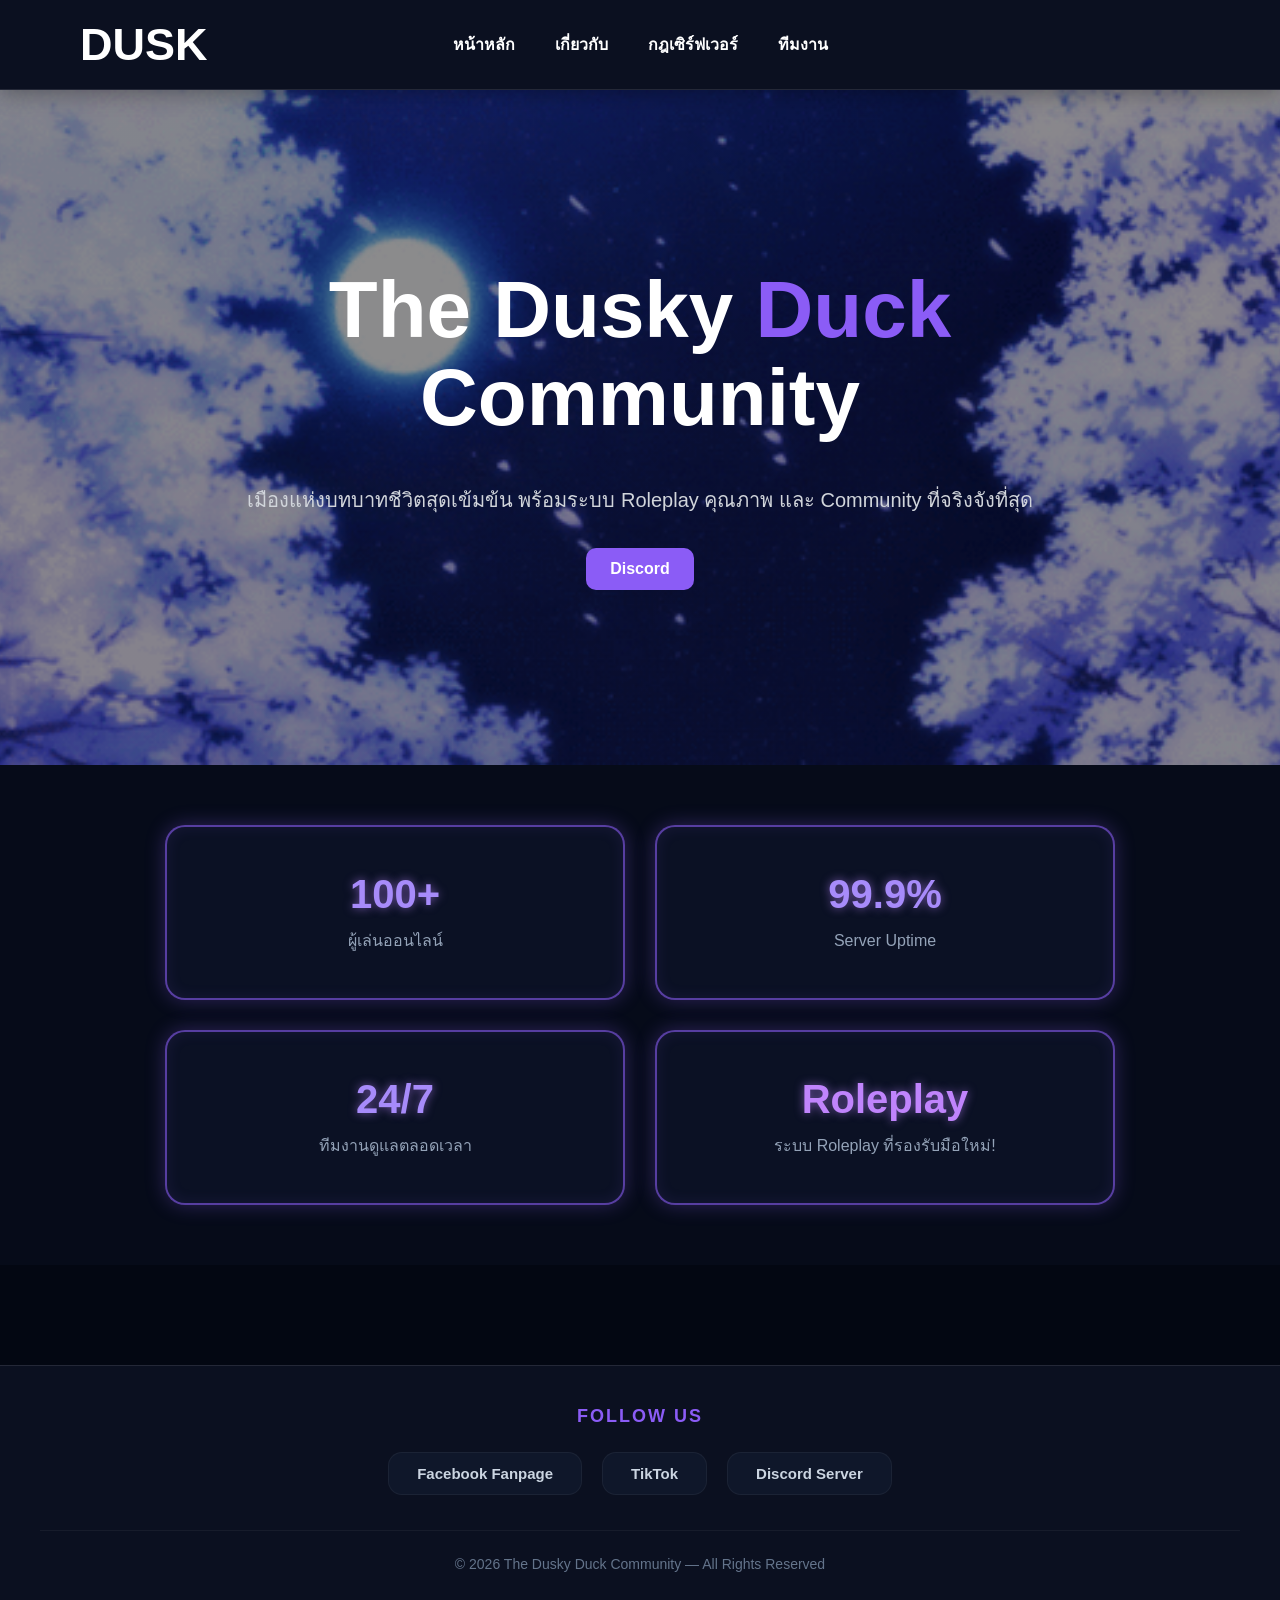
==== commit 7df24fe2: "Add files via upload" ====
--- a/index.html
+++ b/index.html
@@ -1,7 +1,7 @@
 <!DOCTYPE html>
 <html lang="th">
 <head>
-  <link rel="stylesheet" href="css/style.css?v=5">
+  <link rel="stylesheet" href="css/style.css?v=6">
   <meta charset="UTF-8">
   <meta name="viewport" content="width=device-width, initial-scale=1.0">
   <title>DUSK</title>
--- a/css/style.css
+++ b/css/style.css
@@ -1799,86 +1799,101 @@
     font-weight: bold;
 }
 
-/* ==================== MOBILE RESPONSIVE FIX (RESET POSITION) ==================== */
+/* ==================== PREMIUM MOBILE NAVBAR DESIGN ==================== */
 @media (max-width: 768px) {
     
-    /* 1. เคลียร์ตัวคลุมใหญ่ (Navbar) ไม่ให้เยื้อง ห้ามลอย */
+    /* 1. ปรับบาร์บนสุดให้หรูหรา มีพื้นหลังไล่เฉดมืด+เส้นขอบม่วงจางๆ เข้ากับธีม */
     .navbar {
         display: flex !important;
-        flex-direction: column !important; /* เรียงจากบนลงล่าง */
-        align-items: center !important;    /* จัดกึ่งกลางแนวนอน */
+        flex-direction: column !important;
+        align-items: center !important;
         justify-content: center !important;
         width: 100% !important;
         height: auto !important;
-        padding: 20px 0 !important;
+        padding: 25px 0 !important;
         position: relative !important;
+        background: linear-gradient(180deg, rgba(10, 16, 32, 0.95) 0%, rgba(16, 24, 48, 0.9) 100%) !important;
+        border-bottom: 1px solid rgba(139, 92, 246, 0.2) !important; /* เส้นขอบล่างสีม่วงใส */
+        box-shadow: 0 4px 30px rgba(0, 0, 0, 0.5) !important;
         transform: none !important;
         left: auto !important;
-        right: auto !important;
         margin: 0 !important;
     }
 
-    /* 2. จัดการโลโก้ DUSK อยู่ตรงกลาง */
+    /* 2. เสกโลโก้ DUSK ให้เรืองแสงออร่าสีม่วง เหมือนชื่อเซิร์ฟเวอร์เกมระดับโปร */
     .logo {
         position: static !important;
-        margin-bottom: 15px !important;
+        margin-bottom: 20px !important;
         text-align: center !important;
         width: 100% !important;
         transform: none !important;
     }
     .logo a {
         display: inline-block !important;
-        font-size: 28px !important;
+        font-size: 32px !important;
+        font-weight: 800 !important;
+        letter-spacing: 3px !important; /* เพิ่มระยะตัวอักษรให้ดูแพง */
         color: #ffffff !important;
-    }
-
-    /* 3. ล้างค่ากล่องเมนูทั้งหมด ห้ามลอย ห้ามเยื้องซ้ายหลุดจอ */
+        text-shadow: 0 0 15px rgba(139, 92, 246, 0.8) !important; /* ออร่าม่วง */
+    }
+
+    /* 3. จัดกล่องเมนูและเว้นระยะห่างให้กดง่าย ไม่ติดกันเกินไป */
     .menu {
         display: flex !important;
-        flex-direction: column !important; /* จัดให้เรียงลงมาตรงๆ ทีละบรรทัด */
-        align-items: center !important;    /* บังคับให้อยู่ตรงกลางจอ ไม่ตกขอบ */
+        flex-direction: column !important;
+        align-items: center !important;
         justify-content: center !important;
         width: 100% !important;
+        gap: 10px !important; /* ช่องว่างระหว่างปุ่ม */
         position: static !important;
         transform: none !important;
         margin: 0 !important;
-        padding: 0 !important;
-        left: auto !important;
-        gap: 12px !important;              /* ระยะห่างแนวตั้งระหว่างปุ่ม */
-    }
-
-    /* 4. ปลดล็อกกล่อง Dropdown ให้กางไส้ในออกมาเรียงตรงๆ ไม่ซ่อนไม่ลอย */
+        padding: 0 20px !important;
+        box-sizing: border-box !important;
+    }
+
+    /* 4. เคลียร์ไส้ในพวก Dropdown ให้ไหลรวมกันอย่างสวยงาม */
     .dropdown {
         display: flex !important;
         flex-direction: column !important;
         align-items: center !important;
         justify-content: center !important;
         position: static !important;
-        transform: none !important;
         width: 100% !important;
-        margin: 0 !important;
-        padding: 0 !important;
+        gap: 10px !important;
         background: transparent !important;
         box-shadow: none !important;
         visibility: visible !important;
         opacity: 1 !important;
-        gap: 12px !important;
-    }
-
-    /* 5. หมัดฮุกสุดท้าย: บังคับตัวลิงก์ทุกตัวให้อยู่ตรงกลาง ไม่โดนตัดตัวหนังสือ */
+    }
+
+    /* 5. 🌟 เปลี่ยนลิงก์ธรรมดาให้กลายเป็น "ปุ่มแคปซูลใส" สุดมินิมอล */
     .navbar a, .menu a, .dropdown a {
-        display: inline-block !important;
+        display: block !important;
+        width: 85% !important; /* ให้แผ่ความกว้างพอดี ๆ นิ้วมือ */
+        max-width: 260px !important;
+        text-align: center !important;
+        padding: 12px 0 !important; /* เพิ่มพื้นที่ความหนาให้กดง่าย */
+        color: #cbd5e1 !important; /* สีขาวนวลตา */
+        font-size: 15px !important;
+        font-weight: 500 !important;
+        letter-spacing: 0.5px !important;
+        text-decoration: none !important;
+        border-radius: 12px !important; /* ขอบปุ่มมนสวยงาม */
+        background: rgba(255, 255, 255, 0.03) !important; /* พื้นหลังปุ่มใส ๆ */
+        border: 1px solid rgba(255, 255, 255, 0.08) !important; /* ขอบเส้นบาง ๆ */
         position: static !important;
         transform: none !important;
-        left: auto !important;
-        width: auto !important;
-        text-align: center !important;
-        margin: 0 !important;
-        padding: 5px 10px !important;
-        color: #ffffff !important; /* บังคับตัวหนังสือสีขาว */
-        font-size: 16px !important;
-        visibility: visible !important;
-        opacity: 1 !important;
+        transition: all 0.25s ease !important; /* เอฟเฟกต์ตอนกดให้สมูท */
+    }
+
+    /* 6. เอฟเฟกต์ตอบสนองตอนเอานิ้วจิ้ม (Feedback) จะเปลี่ยนเป็นสีม่วงโปร่งแสง */
+    .navbar a:active, .menu a:active, .dropdown a:active,
+    .navbar a:hover, .menu a:hover, .dropdown a:hover {
+        background: rgba(139, 92, 246, 0.2) !important; /* สีม่วงใสเข้ากับดีไซน์เว็บ */
+        border-color: rgba(139, 92, 246, 0.5) !important;
+        color: #ffffff !important;
+        transform: scale(1.02) !important; /* ปุ่มขยายใหญ่ขึ้นจึ๋งนึงตอนกด */
     }
 }
 
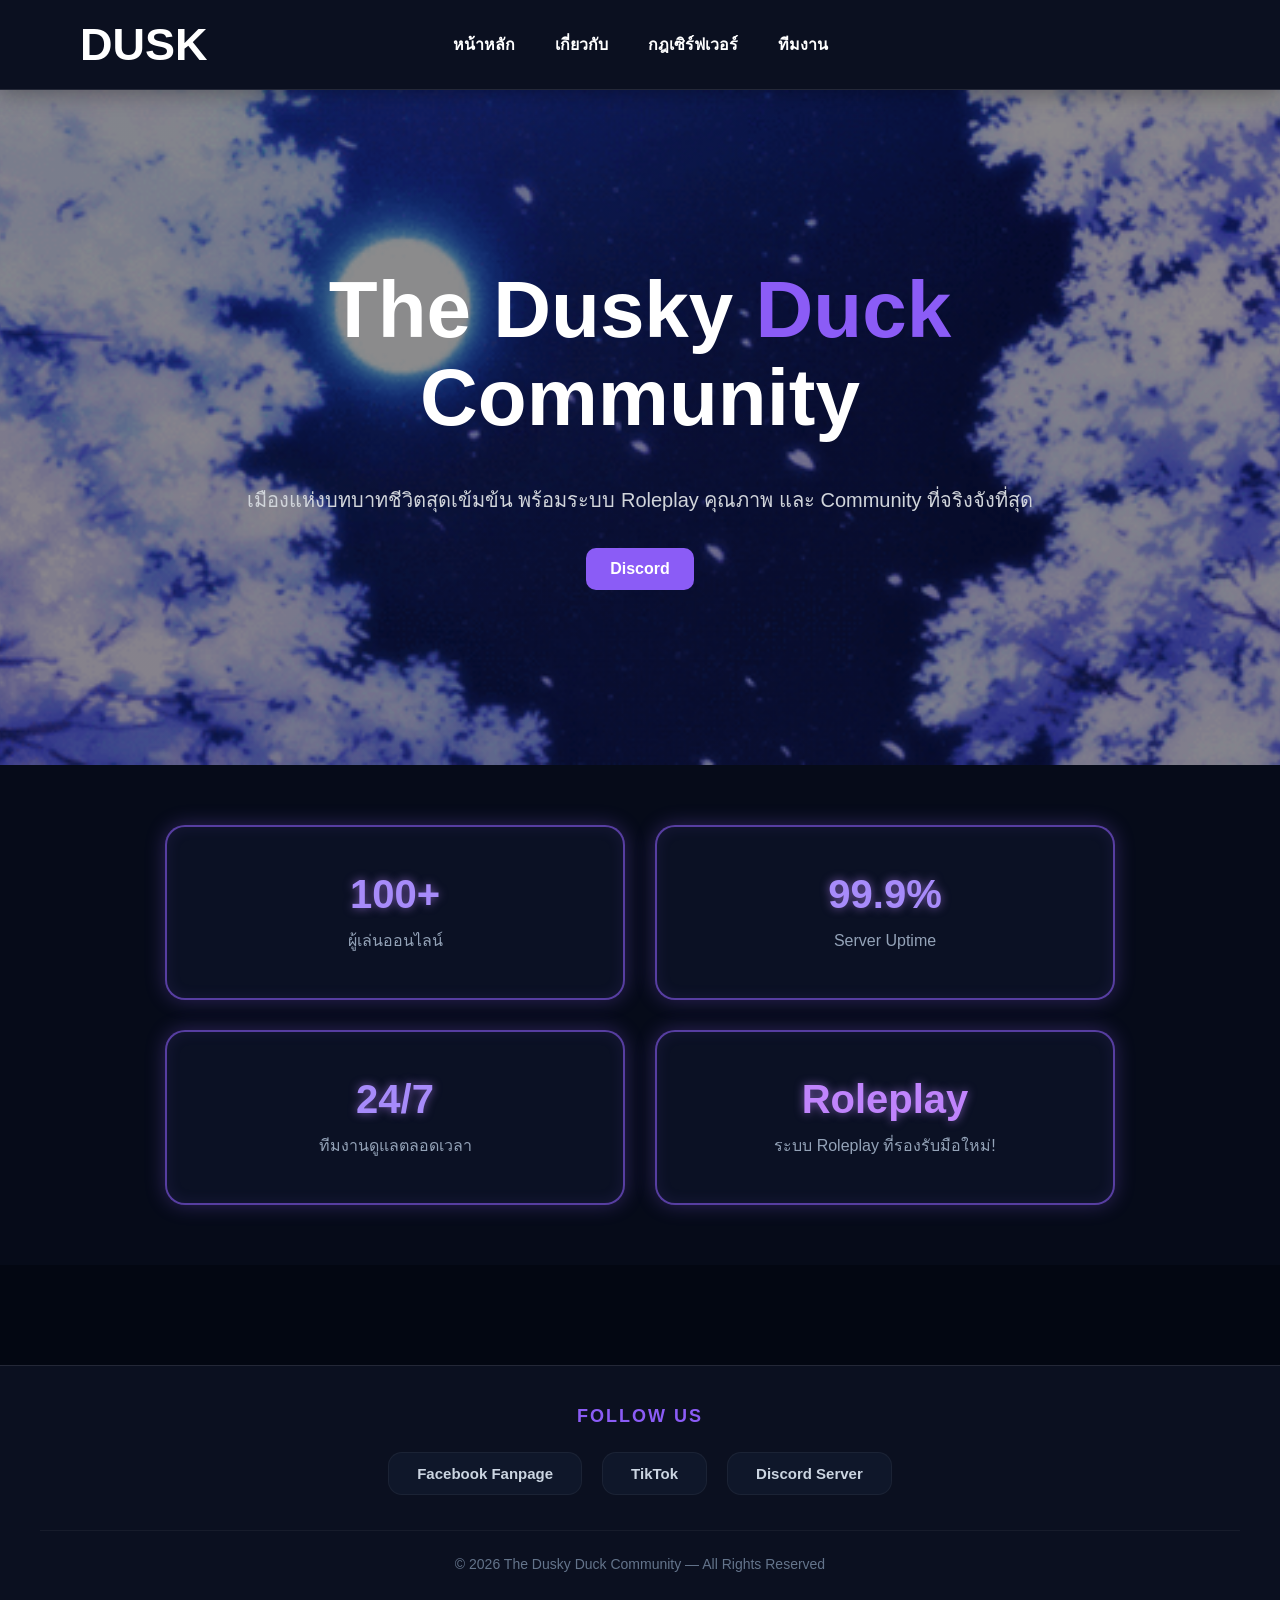
==== commit cd16575f: "Add files via upload" ====
--- a/index.html
+++ b/index.html
@@ -1,7 +1,7 @@
 <!DOCTYPE html>
 <html lang="th">
 <head>
-  <link rel="stylesheet" href="css/style.css?v=6">
+  <link rel="stylesheet" href="css/style.css">
   <meta charset="UTF-8">
   <meta name="viewport" content="width=device-width, initial-scale=1.0">
   <title>DUSK</title>
